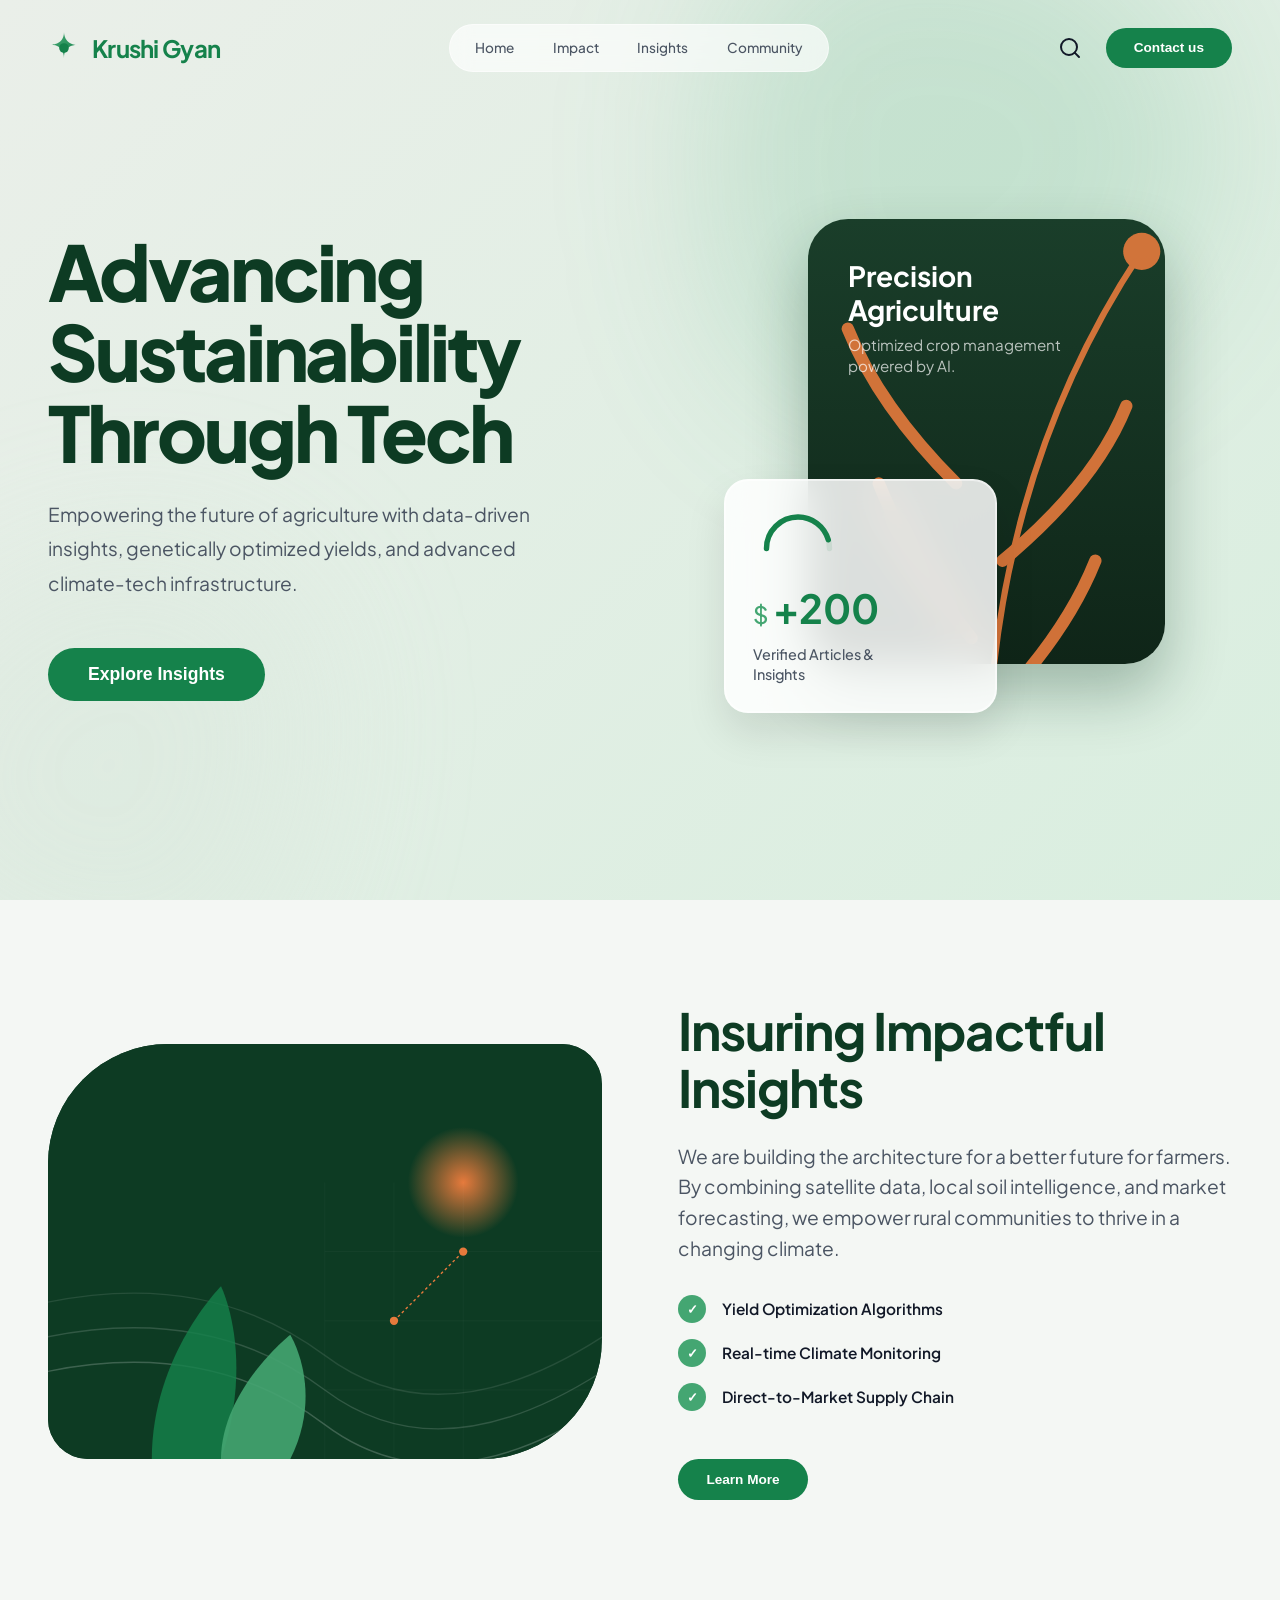
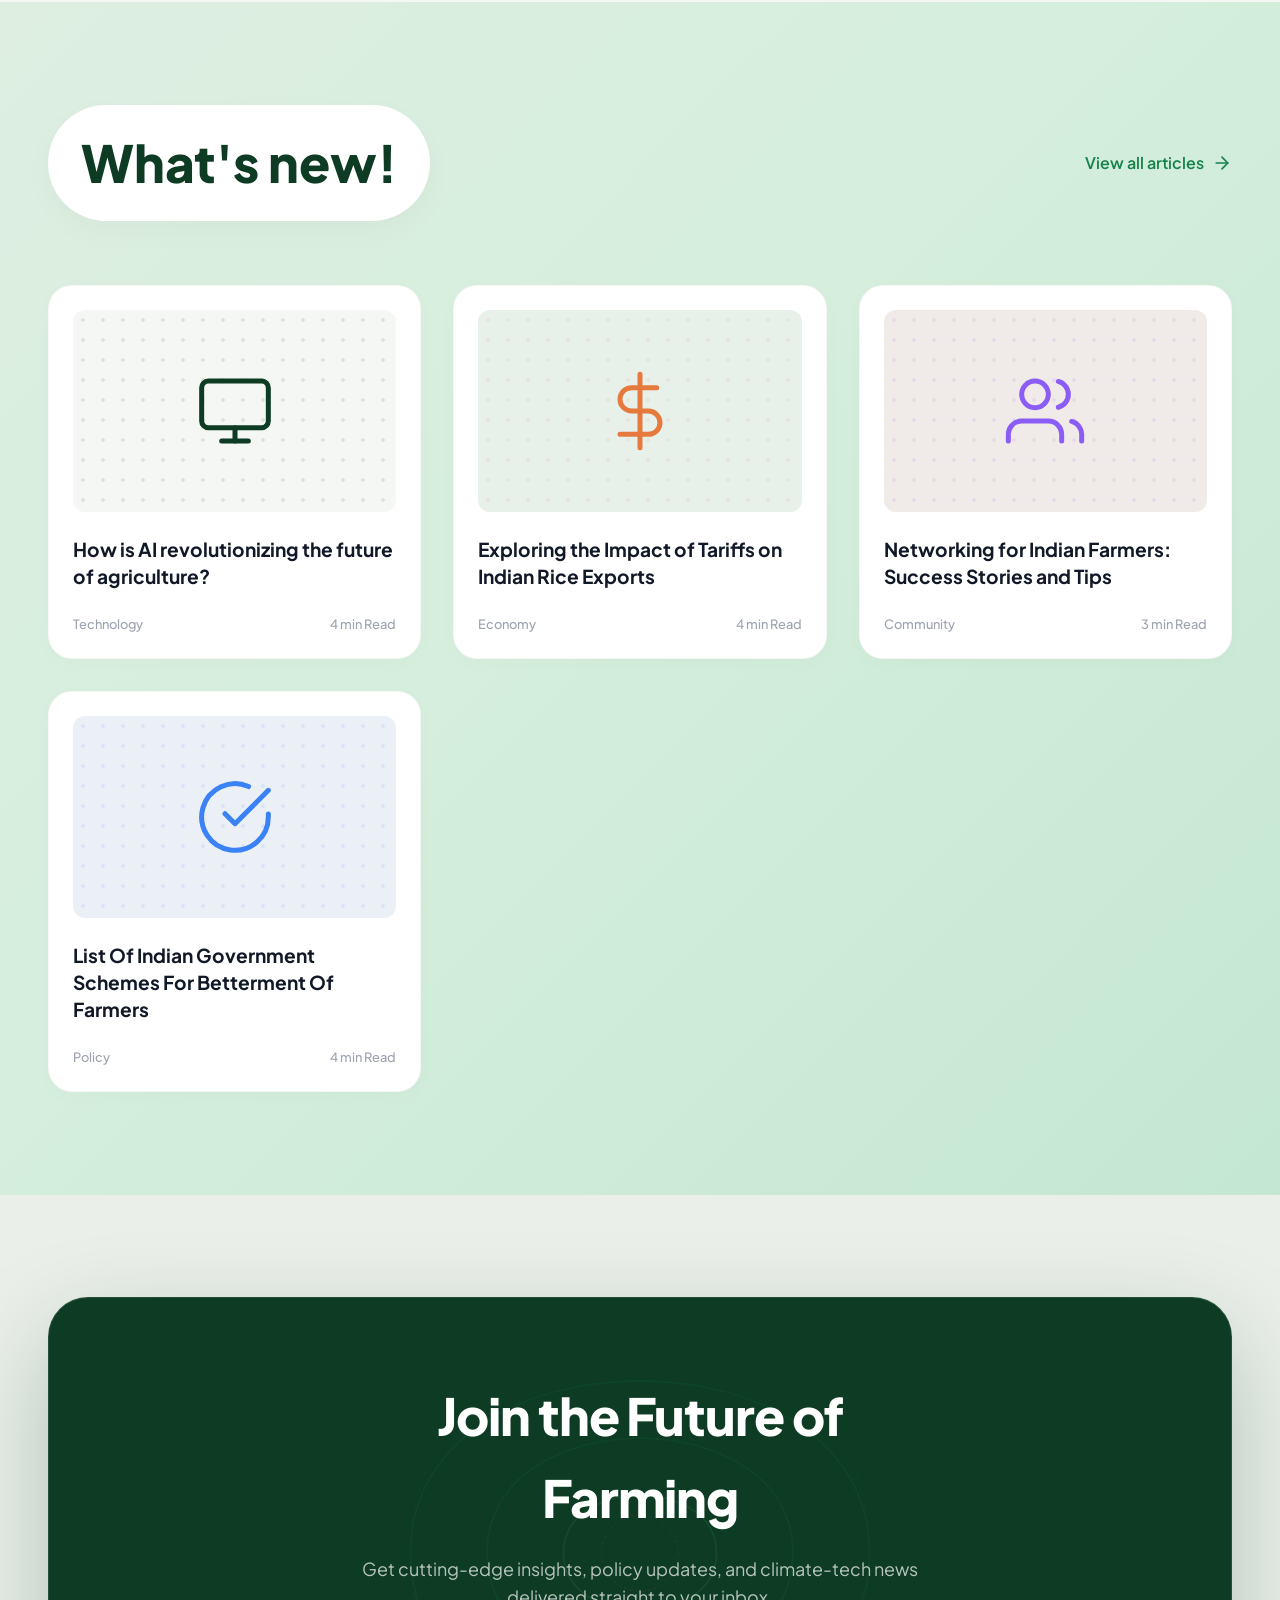
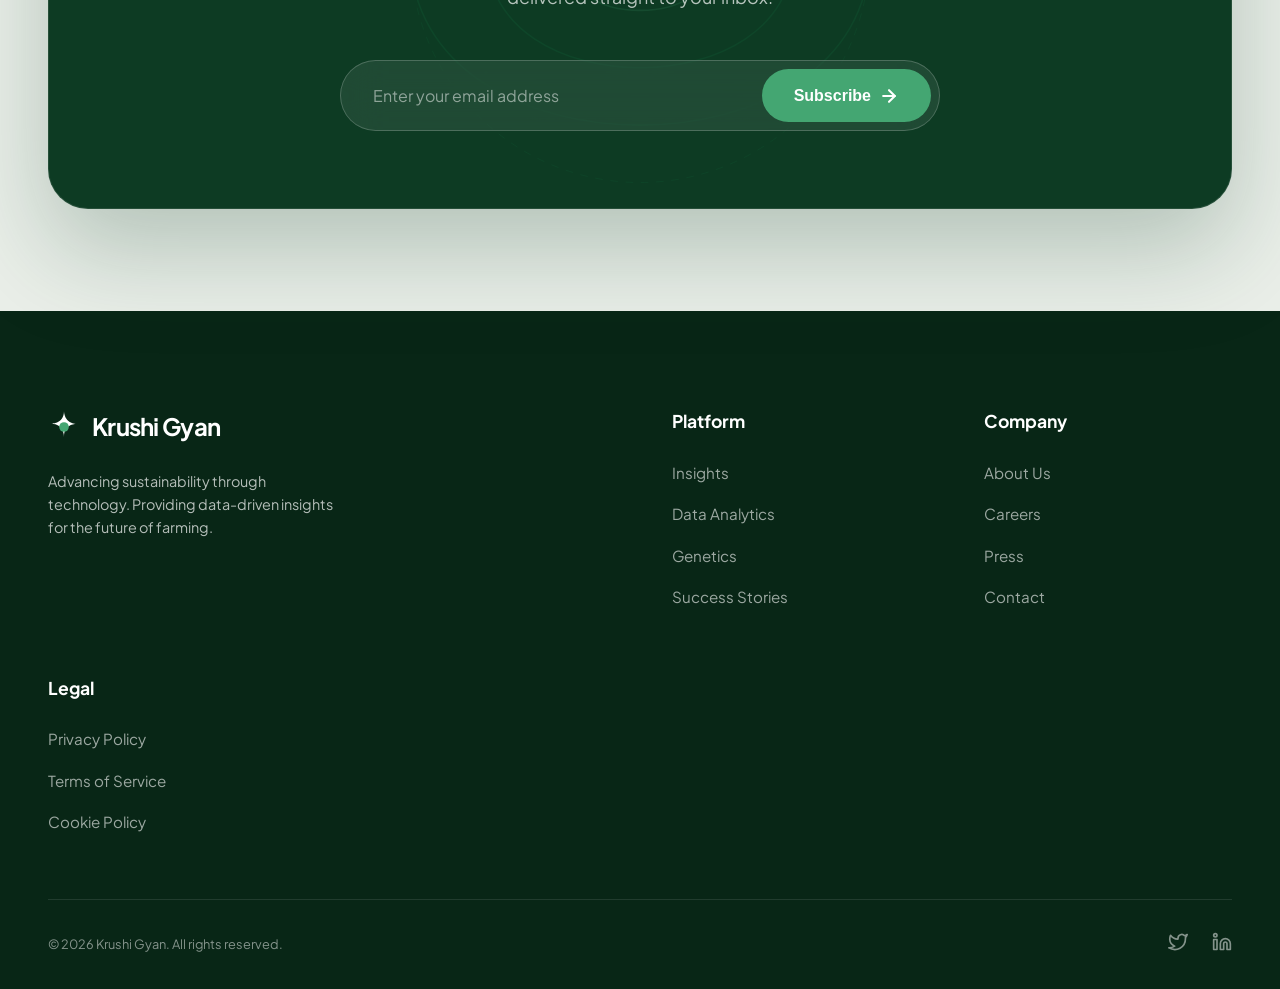
==== index.html @ ac5e84b7 "Add files via upload" ====
<!DOCTYPE html>
<html lang="en">
<head>
    <meta charset="UTF-8">
    <meta name="viewport" content="width=device-width, initial-scale=1.0">
    <title>Krushi Gyan | Advancing Sustainability</title>
    <link rel="preconnect" href="https://fonts.googleapis.com">
    <link rel="preconnect" href="https://fonts.gstatic.com" crossorigin>
    <link href="https://fonts.googleapis.com/css2?family=Plus+Jakarta+Sans:wght@400;500;600;700;800&display=swap" rel="stylesheet">
    <style>
        /* =========================================
           1. DESIGN SYSTEM & VARIABLES
           ========================================= */
        :root {
            --bg-base: #EAEFE9;
            --bg-alt: #F4F7F4;
            --surface-glass: rgba(255, 255, 255, 0.65);
            --surface-glass-hover: rgba(255, 255, 255, 0.85);
            --surface-solid: #FFFFFF;
            
            --brand-green-deep: #0D3B23;
            --brand-green: #15824B;
            --brand-green-light: #44A672;
            --accent-orange: #E67A3C;
            --accent-glow: rgba(21, 130, 75, 0.15);
            
            --text-primary: #111827;
            --text-secondary: #4B5563;
            --text-tertiary: #9CA3AF;

            --border-glass: rgba(255, 255, 255, 0.5);
            
            --font-main: 'Plus Jakarta Sans', sans-serif;
            
            --container-w: 1400px;
            /* Fluid section padding: 4rem on mobile, up to 10rem on desktop */
            --section-padding: clamp(4rem, 8vw, 10rem); 
            
            --radius-sm: clamp(8px, 1.5vw, 12px);
            --radius-md: clamp(16px, 3vw, 24px);
            --radius-lg: clamp(24px, 4vw, 40px);
            --radius-pill: 100px;
            
            --ease-out-expo: cubic-bezier(0.16, 1, 0.3, 1);
            --transition-fast: 0.3s var(--ease-out-expo);
            --transition-slow: 0.8s var(--ease-out-expo);
        }

        /* =========================================
           2. RESET & GLOBAL STYLES
           ========================================= */
        * {
            margin: 0;
            padding: 0;
            box-sizing: border-box;
        }

        body {
            font-family: var(--font-main);
            background-color: var(--bg-base);
            color: var(--text-primary);
            line-height: 1.6;
            overflow-x: hidden;
            -webkit-font-smoothing: antialiased;
            -moz-osx-font-smoothing: grayscale;
            background: linear-gradient(135deg, #EAEFE9 0%, #d5eedd 50%, #b2e0c5 100%);
        }

        ::selection {
            background: var(--brand-green);
            color: white;
        }

        a {
            text-decoration: none;
            color: inherit;
        }

        ul {
            list-style: none;
        }

        /* Fluid container padding */
        .container {
            width: 100%;
            max-width: var(--container-w);
            margin: 0 auto;
            padding: 0 clamp(1rem, 4vw, 3rem);
        }

        .reveal {
            opacity: 0;
            transform: translateY(40px);
            transition: opacity 1s var(--ease-out-expo), transform 1s var(--ease-out-expo);
        }
        
        .reveal.active {
            opacity: 1;
            transform: translateY(0);
        }
        
        .delay-1 { transition-delay: 0.1s; }
        .delay-2 { transition-delay: 0.2s; }
        .delay-3 { transition-delay: 0.3s; }

        /* =========================================
           3. NAVIGATION
           ========================================= */
        header {
            position: fixed;
            top: 0;
            left: 0;
            width: 100%;
            z-index: 100;
            padding: clamp(1rem, 2vw, 1.5rem) 0;
            transition: var(--transition-fast);
        }

        header.scrolled {
            padding: 0.75rem 0;
            background: rgba(234, 239, 233, 0.9);
            backdrop-filter: blur(16px);
            border-bottom: 1px solid rgba(255,255,255,0.3);
        }

        .nav-inner {
            display: flex;
            justify-content: space-between;
            align-items: center;
        }

        .logo {
            display: flex;
            align-items: center;
            gap: 0.75rem;
            font-size: clamp(1.25rem, 2vw, 1.5rem);
            font-weight: 700;
            color: var(--brand-green);
            letter-spacing: -0.03em;
        }

        .logo svg {
            width: clamp(24px, 4vw, 32px);
            height: clamp(24px, 4vw, 32px);
        }

        .nav-links {
            display: flex;
            gap: clamp(1.5rem, 3vw, 3rem);
            align-items: center;
            background: var(--surface-glass);
            padding: 0.75rem clamp(1.5rem, 2vw, 2rem);
            border-radius: var(--radius-pill);
            border: 1px solid var(--border-glass);
            backdrop-filter: blur(10px);
        }

        .nav-links a {
            font-weight: 500;
            font-size: clamp(0.85rem, 1vw, 0.95rem);
            color: var(--text-secondary);
            transition: var(--transition-fast);
        }

        .nav-links a:hover {
            color: var(--brand-green);
        }

        .nav-actions {
            display: flex;
            gap: clamp(0.75rem, 2vw, 1.5rem);
            align-items: center;
        }

        .btn-primary {
            background: var(--brand-green);
            color: white;
            padding: clamp(0.6rem, 1.5vw, 0.8rem) clamp(1.2rem, 2.5vw, 1.75rem);
            border-radius: var(--radius-pill);
            font-weight: 600;
            font-size: clamp(0.85rem, 1vw, 0.95rem);
            transition: var(--transition-fast);
            border: none;
            cursor: pointer;
            position: relative;
            overflow: hidden;
            white-space: nowrap;
        }

        .btn-primary::before {
            content: '';
            position: absolute;
            top: 0;
            left: -100%;
            width: 100%;
            height: 100%;
            background: linear-gradient(90deg, transparent, rgba(255,255,255,0.2), transparent);
            transition: 0.5s ease;
        }

        .btn-primary:hover::before {
            left: 100%;
        }

        .btn-primary:hover {
            background: var(--brand-green-deep);
            box-shadow: 0 8px 24px rgba(21, 130, 75, 0.3);
            transform: translateY(-2px);
        }

        .icon-btn {
            background: none;
            border: none;
            cursor: pointer;
            color: var(--text-primary);
            transition: var(--transition-fast);
            display: flex;
            align-items: center;
            justify-content: center;
        }
        
        .icon-btn:hover {
            color: var(--brand-green);
            transform: scale(1.1);
        }

        /* =========================================
           4. HERO SECTION (FULLY ADAPTIVE)
           ========================================= */
        .hero {
            position: relative;
            min-height: 100vh;
            display: flex;
            align-items: center;
            padding-top: clamp(6rem, 12vw, 8rem);
            padding-bottom: clamp(4rem, 8vw, 6rem);
            overflow: hidden;
        }

        .hero-bg-shapes {
            position: absolute;
            top: 0;
            left: 0;
            width: 100%;
            height: 100%;
            z-index: -1;
            pointer-events: none;
        }

        .shape-blob {
            position: absolute;
            filter: blur(80px);
            opacity: 0.6;
            animation: floatShape 20s infinite alternate cubic-bezier(0.45, 0.05, 0.55, 0.95);
        }

        .blob-1 {
            width: clamp(300px, 40vw, 600px);
            height: clamp(300px, 40vw, 600px);
            background: rgba(68, 166, 114, 0.3);
            top: -10%;
            right: 5%;
            border-radius: 40% 60% 70% 30% / 40% 50% 60% 50%;
        }

        .blob-2 {
            width: clamp(250px, 35vw, 500px);
            height: clamp(250px, 35vw, 500px);
            background: rgba(212, 228, 216, 0.5);
            bottom: -10%;
            left: -10%;
            border-radius: 60% 40% 30% 70% / 60% 30% 70% 40%;
            animation-delay: -5s;
        }

        /* Fluid Grid */
        .hero-grid {
            display: grid;
            grid-template-columns: repeat(auto-fit, minmax(min(100%, 450px), 1fr));
            gap: clamp(3rem, 6vw, 5rem);
            align-items: center;
            width: 100%;
        }

        .hero-content {
            position: relative;
            z-index: 2;
        }

        /* Fluid Typography */
        .hero-title {
            font-size: clamp(2.5rem, 6vw, 5.5rem);
            font-weight: 800;
            line-height: 1.05;
            letter-spacing: -0.04em;
            color: var(--brand-green-deep);
            margin-bottom: clamp(1rem, 2vw, 1.5rem);
        }

        .hero-subtitle {
            font-size: clamp(1rem, 1.5vw, 1.25rem);
            color: var(--text-secondary);
            margin-bottom: clamp(2rem, 4vw, 3rem);
            max-width: 90%;
            line-height: 1.8;
        }

        .hero-visual {
            position: relative;
            width: 100%;
            display: flex;
            justify-content: center;
            align-items: center;
            perspective: 1000px;
        }

        /* ADAPTIVE COMPOSITE CARD GROUP 
          Uses Aspect Ratio and Percentages instead of fixed pixels
        */
        .composite-card-group {
            position: relative;
            width: 100%;
            max-width: 420px;
            aspect-ratio: 0.85; /* Ensures the box keeps its shape as it shrinks */
            animation: floatSlow 8s ease-in-out infinite;
        }

        /* Background Dark Green Card - Scales via Percentages */
        .card-main {
            position: absolute;
            top: 0;
            right: 0;
            width: 85%;
            height: 90%;
            border-radius: var(--radius-lg);
            background: linear-gradient(180deg, #1A3E2A 0%, #0F2518 100%);
            color: white;
            padding: clamp(1.2rem, 4vw, 2.5rem);
            overflow: hidden;
            display: flex;
            flex-direction: column;
            /* CHANGED TO FLEX-START TO PUSH TEXT TO TOP */
            justify-content: flex-start;
            box-shadow: 0 clamp(15px, 3vw, 30px) clamp(30px, 6vw, 60px) rgba(13, 59, 35, 0.3);
            z-index: 1; 
        }

        .wheat-container {
            position: absolute;
            top: -10%;
            right: -15%;
            width: 130%;
            height: 130%;
            opacity: 0.9;
            pointer-events: none;
        }

        .wheat-path {
            stroke-dasharray: 1000;
            stroke-dashoffset: 1000;
            animation: drawStroke 4s cubic-bezier(0.22, 1, 0.36, 1) forwards;
        }

        .card-main h3 {
            font-size: clamp(1.25rem, 3vw, 1.75rem);
            font-weight: 700;
            z-index: 2;
            margin-bottom: 0.5rem;
            line-height: 1.2;
        }
        
        .card-main p {
            color: rgba(255,255,255,0.7);
            font-size: clamp(0.8rem, 1.5vw, 0.95rem);
            z-index: 2;
            max-width: 90%;
            line-height: 1.4;
        }

        /* Foreground Frosted Glass Card - Scales via Percentages */
        .card-stat-1 {
            position: absolute;
            bottom: 0;
            left: -5%; /* Overlaps outside fluidly */
            width: 65%;
            padding: clamp(1rem, 3vw, 1.75rem);
            background: rgba(255, 255, 255, 0.85);
            backdrop-filter: blur(20px);
            -webkit-backdrop-filter: blur(20px);
            border: 1px solid rgba(255, 255, 255, 0.6);
            border-radius: var(--radius-md);
            box-shadow: 0 20px 40px rgba(0,0,0,0.1), 0 0 0 1px inset rgba(255,255,255,0.5);
            z-index: 2; 
        }

        .stat-value {
            font-size: clamp(1.75rem, 4.5vw, 2.5rem);
            font-weight: 700;
            color: var(--brand-green);
            display: flex;
            align-items: baseline;
            gap: 0.25rem;
            margin-top: 0.5rem;
        }
        
        .stat-value span {
            font-size: clamp(1rem, 2.5vw, 1.5rem);
            font-weight: 500;
            color: var(--brand-green-light);
        }

        .stat-label {
            font-size: clamp(0.75rem, 1.5vw, 0.9rem);
            color: var(--text-secondary);
            font-weight: 500;
            margin-top: 0.25rem;
            line-height: 1.4;
        }

        .gauge-svg {
            width: clamp(50px, 15vw, 90px);
            height: auto;
            aspect-ratio: 2/1;
            margin-bottom: 0.5rem;
            overflow: visible;
        }
        
        .gauge-bg {
            fill: none;
            stroke: rgba(21, 130, 75, 0.1);
            stroke-width: 6;
            stroke-linecap: round;
        }

        .gauge-progress {
            fill: none;
            stroke: var(--brand-green);
            stroke-width: 6;
            stroke-linecap: round;
            stroke-dasharray: 120;
            stroke-dashoffset: 120;
            animation: fillGauge 2s 1s cubic-bezier(0.16, 1, 0.3, 1) forwards;
        }

        /* =========================================
           5. IMPACT STATEMENT SECTION
           ========================================= */
        .impact-section {
            padding: var(--section-padding) 0;
            background: var(--bg-alt);
            position: relative;
        }

        .impact-container {
            display: grid;
            grid-template-columns: repeat(auto-fit, minmax(min(100%, 400px), 1fr));
            gap: clamp(3rem, 6vw, 6rem);
            align-items: center;
        }

        .impact-visual {
            position: relative;
            border-radius: clamp(40px, 10vw, 120px) clamp(20px, 5vw, 40px) clamp(40px, 10vw, 120px) clamp(20px, 5vw, 40px);
            overflow: hidden;
            background: var(--brand-green-deep);
            aspect-ratio: 4/3;
            display: flex;
            align-items: center;
            justify-content: center;
            width: 100%;
        }

        .farmer-illustration {
            width: 100%;
            height: 100%;
        }

        .impact-content h2 {
            font-size: clamp(2rem, 4vw, 4rem);
            font-weight: 700;
            line-height: 1.1;
            color: var(--brand-green-deep);
            margin-bottom: clamp(1rem, 2vw, 2rem);
            letter-spacing: -0.02em;
        }

        .impact-content p {
            font-size: clamp(1rem, 1.5vw, 1.25rem); 
            color: var(--text-secondary); 
            margin-bottom: clamp(1.5rem, 3vw, 2rem);
        }

        .impact-list {
            display: flex;
            flex-direction: column;
            gap: clamp(0.75rem, 1.5vw, 1rem);
            margin-bottom: clamp(2rem, 4vw, 3rem);
        }

        .impact-list li {
            display: flex;
            align-items: center;
            gap: 1rem;
            font-weight: 600;
            font-size: clamp(0.9rem, 1.2vw, 1rem);
        }

        .impact-list span {
            background: var(--brand-green-light);
            color: white;
            border-radius: 50%;
            width: clamp(24px, 3vw, 28px);
            height: clamp(24px, 3vw, 28px);
            display: flex;
            align-items: center;
            justify-content: center;
            font-size: 0.8rem;
            flex-shrink: 0;
        }

        /* =========================================
           6. INSIGHTS SECTION
           ========================================= */
        .insights-section {
            padding: var(--section-padding) 0;
            position: relative;
        }

        .section-header {
            display: flex;
            flex-wrap: wrap;
            justify-content: space-between;
            align-items: center;
            gap: 1.5rem;
            margin-bottom: clamp(2rem, 5vw, 4rem);
        }

        .section-title {
            font-size: clamp(2rem, 4vw, 3.5rem);
            font-weight: 800;
            color: var(--brand-green-deep);
            background: var(--surface-solid);
            padding: clamp(0.75rem, 2vw, 1rem) clamp(1.5rem, 3vw, 2rem);
            border-radius: var(--radius-pill);
            display: inline-block;
            box-shadow: 0 10px 30px rgba(0,0,0,0.03);
            border: 1px solid var(--border-glass);
        }

        .grid-cards {
            display: grid;
            grid-template-columns: repeat(auto-fit, minmax(min(100%, 280px), 1fr));
            gap: clamp(1.5rem, 3vw, 2rem);
        }

        .article-card {
            background: var(--surface-solid);
            border-radius: var(--radius-md);
            padding: clamp(1.25rem, 2vw, 1.5rem);
            box-shadow: 0 4px 20px rgba(0,0,0,0.02);
            transition: var(--transition-fast);
            border: 1px solid rgba(0,0,0,0.03);
            cursor: pointer;
            display: flex;
            flex-direction: column;
            gap: clamp(1rem, 2vw, 1.5rem);
        }

        .article-card:hover {
            transform: translateY(-10px);
            box-shadow: 0 20px 40px rgba(21, 130, 75, 0.08);
            border-color: rgba(21, 130, 75, 0.2);
        }

        .card-svg-wrap {
            width: 100%;
            aspect-ratio: 16/10;
            border-radius: var(--radius-sm);
            background: var(--bg-alt);
            overflow: hidden;
            position: relative;
            display: flex;
            align-items: center;
            justify-content: center;
        }

        .pattern-bg {
            position: absolute;
            inset: 0;
            opacity: 0.1;
            background-image: radial-gradient(var(--brand-green-deep) 2px, transparent 2px);
            background-size: 20px 20px;
            transition: var(--transition-slow);
        }

        .article-card:hover .pattern-bg {
            transform: scale(1.1);
            opacity: 0.2;
        }

        .card-title {
            font-size: clamp(1.1rem, 1.5vw, 1.25rem);
            font-weight: 700;
            color: var(--text-primary);
            line-height: 1.4;
        }

        .card-meta {
            margin-top: auto;
            display: flex;
            justify-content: space-between;
            align-items: center;
            font-size: clamp(0.8rem, 1vw, 0.875rem);
            color: var(--text-tertiary);
            font-weight: 500;
        }

        /* =========================================
           7. CTA SECTION
           ========================================= */
        .cta-section {
            padding: var(--section-padding) 0;
            position: relative;
            background: var(--bg-base);
        }

        .premium-cta-box {
            position: relative;
            border-radius: var(--radius-lg);
            background: var(--brand-green-deep);
            padding: clamp(3rem, 6vw, 6rem) clamp(1.5rem, 4vw, 3rem);
            overflow: hidden;
            display: flex;
            flex-direction: column;
            align-items: center;
            text-align: center;
            box-shadow: 0 40px 100px rgba(13, 59, 35, 0.25);
            border: 1px solid rgba(255, 255, 255, 0.1);
        }

        .cta-bg-svg {
            position: absolute;
            top: 50%;
            left: 50%;
            width: 150%;
            height: 150%;
            transform: translate(-50%, -50%);
            z-index: 0;
            opacity: 0.15;
            animation: slowSpin 60s linear infinite;
            pointer-events: none;
        }

        .cta-content-wrapper {
            position: relative;
            z-index: 2;
            max-width: 600px;
            width: 100%;
        }

        .cta-title {
            font-size: clamp(2rem, 4vw, 3.5rem);
            font-weight: 800;
            color: #FFFFFF;
            margin-bottom: 1rem;
            letter-spacing: -0.02em;
        }

        .cta-desc {
            font-size: clamp(0.95rem, 1.5vw, 1.125rem);
            color: rgba(255, 255, 255, 0.7);
            margin-bottom: clamp(2rem, 4vw, 3rem);
        }

        .elegant-form {
            position: relative;
            width: 100%;
            display: flex;
            flex-wrap: wrap;
            background: rgba(255, 255, 255, 0.08);
            border: 1px solid rgba(255, 255, 255, 0.2);
            border-radius: var(--radius-pill);
            padding: 0.5rem;
            backdrop-filter: blur(20px);
            -webkit-backdrop-filter: blur(20px);
            transition: all 0.4s var(--ease-out-expo);
        }

        .elegant-form:focus-within {
            background: rgba(255, 255, 255, 0.12);
            border-color: var(--brand-green-light);
            box-shadow: 0 0 0 4px rgba(68, 166, 114, 0.2);
        }

        .elegant-form input {
            flex: 1;
            min-width: 200px;
            background: transparent;
            border: none;
            padding: clamp(0.8rem, 2vw, 1rem) clamp(1rem, 2vw, 1.5rem);
            color: #FFFFFF;
            font-family: var(--font-main);
            font-size: clamp(0.9rem, 1.5vw, 1rem);
            outline: none;
        }

        .elegant-form input::placeholder {
            color: rgba(255, 255, 255, 0.5);
        }

        .elegant-form button {
            background: var(--brand-green-light);
            border: none;
            border-radius: var(--radius-pill);
            padding: 0 clamp(1.5rem, 3vw, 2rem);
            color: #FFFFFF;
            font-weight: 600;
            font-size: clamp(0.9rem, 1.5vw, 1rem);
            cursor: pointer;
            transition: all 0.3s ease;
            display: flex;
            align-items: center;
            justify-content: center;
            gap: 0.5rem;
        }

        .elegant-form button:hover {
            background: #FFFFFF;
            color: var(--brand-green-deep);
            transform: scale(0.98);
        }

        .elegant-form button svg {
            transition: transform 0.3s ease;
        }

        .elegant-form button:hover svg {
            transform: translateX(4px);
        }

        /* =========================================
           8. FOOTER
           ========================================= */
        footer {
            background: #082616;
            color: white;
            padding: clamp(4rem, 8vw, 6rem) 0 2rem;
        }

        .footer-grid {
            display: grid;
            grid-template-columns: repeat(auto-fit, minmax(min(100%, 200px), 1fr));
            gap: clamp(2rem, 5vw, 4rem);
            margin-bottom: clamp(2rem, 5vw, 4rem);
        }

        .footer-brand {
            grid-column: 1 / -1;
        }
        
        @media (min-width: 768px) {
            .footer-brand {
                grid-column: span 2;
            }
        }

        .footer-brand p {
            color: rgba(255,255,255,0.7);
            margin-top: 1.5rem;
            max-width: 300px;
            font-size: clamp(0.85rem, 1.2vw, 0.9rem);
        }

        .footer-links h4 {
            font-size: clamp(1rem, 1.5vw, 1.1rem);
            margin-bottom: 1.5rem;
        }

        .footer-links ul {
            display: flex;
            flex-direction: column;
            gap: 1rem;
        }

        .footer-links a {
            color: rgba(255,255,255,0.6);
            transition: var(--transition-fast);
            font-size: clamp(0.85rem, 1.2vw, 0.95rem);
        }

        .footer-links a:hover {
            color: white;
            padding-left: 4px;
        }

        .footer-bottom {
            border-top: 1px solid rgba(255,255,255,0.1);
            padding-top: 2rem;
            display: flex;
            flex-wrap: wrap;
            gap: 1rem;
            justify-content: space-between;
            align-items: center;
            color: rgba(255,255,255,0.5);
            font-size: clamp(0.75rem, 1vw, 0.875rem);
        }

        /* =========================================
           9. KEYFRAME ANIMATIONS
           ========================================= */
        @keyframes floatSlow {
            0%, 100% { transform: translateY(0); }
            50% { transform: translateY(-15px); }
        }

        @keyframes floatShape {
            0% { transform: translate(0, 0) scale(1); }
            100% { transform: translate(50px, 50px) scale(1.1); }
        }

        @keyframes drawStroke {
            to { stroke-dashoffset: 0; }
        }

        @keyframes fillGauge {
            to { stroke-dashoffset: 20; }
        }
        
        @keyframes pulseGlow {
            0%, 100% { filter: drop-shadow(0 0 10px rgba(230, 122, 60, 0.4)); opacity: 0.8; }
            50% { filter: drop-shadow(0 0 20px rgba(230, 122, 60, 1)); opacity: 1; }
        }

        @keyframes slowSpin {
            from { transform: translate(-50%, -50%) rotate(0deg); }
            to { transform: translate(-50%, -50%) rotate(360deg); }
        }

        /* =========================================
           10. MOBILE NAV OVERRIDES
           ========================================= */
        @media (max-width: 860px) {
            .nav-links { display: none; } /* Hide center nav on small screens */
            .hero { text-align: center; }
            .hero-subtitle { margin: 0 auto clamp(2rem, 4vw, 3rem) auto; }
            .impact-container { text-align: center; }
            .impact-list { align-items: center; }
            
            .elegant-form {
                flex-direction: column;
                border-radius: var(--radius-md);
                background: rgba(255, 255, 255, 0.05);
                border: none;
                padding: 0;
                gap: 1rem;
            }
            .elegant-form input {
                border-radius: var(--radius-md);
                background: rgba(255, 255, 255, 0.1);
                border: 1px solid rgba(255, 255, 255, 0.2);
            }
            .elegant-form button {
                width: 100%;
                padding: 1rem;
                border-radius: var(--radius-md);
            }
            .footer-bottom { justify-content: center; text-align: center; }
        }
    </style>
</head>
<body>

    <header id="header">
        <div class="container nav-inner">
            <a href="#" class="logo">
                <svg viewBox="0 0 40 40" fill="none" xmlns="http://www.w3.org/2000/svg">
                    <path d="M20 0C20 0 20 16 36 16C36 16 20 16 20 32C20 32 20 16 4 16C4 16 20 16 20 0Z" fill="url(#paint0_linear)"/>
                    <circle cx="20" cy="20" r="6" fill="#15824B"/>
                    <defs>
                        <linearGradient id="paint0_linear" x1="4" y1="4" x2="36" y2="36" gradientUnits="userSpaceOnUse">
                            <stop stop-color="#44A672"/>
                            <stop offset="1" stop-color="#15824B"/>
                        </linearGradient>
                    </defs>
                </svg>
                Krushi Gyan
            </a>

            <nav class="nav-links">
                <a href="#home">Home</a>
                <a href="/blog" onclick="window.location.href='/blog'; return false;">Impact</a>
                <a href="#insights">Insights</a>
                <a href="#community">Community</a>
            </nav>

            <div class="nav-actions">
                <button class="icon-btn" aria-label="Search">
                    <svg width="24" height="24" viewBox="0 0 24 24" fill="none" stroke="currentColor" stroke-width="2" stroke-linecap="round" stroke-linejoin="round"><circle cx="11" cy="11" r="8"></circle><line x1="21" y1="21" x2="16.65" y2="16.65"></line></svg>
                </button>
                <button class="btn-primary">Contact us</button>
            </div>
        </div>
    </header>

    <section class="hero" id="home">
        <div class="hero-bg-shapes">
            <div class="shape-blob blob-1"></div>
            <div class="shape-blob blob-2"></div>
        </div>
        
        <div class="container hero-grid">
            <div class="hero-content reveal">
                <h1 class="hero-title">
                    Advancing <br>
                    <span class="text-gradient">Sustainability</span><br>
                    Through Tech
                </h1>
                <p class="hero-subtitle delay-1 reveal">
                    Empowering the future of agriculture with data-driven insights, genetically optimized yields, and advanced climate-tech infrastructure.
                </p>
                <div class="reveal delay-2">
                    <button class="btn-primary" style="padding: 1rem 2.5rem; font-size: 1.1rem;">Explore Insights</button>
                </div>
            </div>

            <div class="hero-visual reveal delay-3">
                <div class="composite-card-group">
                    
                    <div class="card-main">
                        <div class="wheat-container">
                            <svg viewBox="0 0 300 400" fill="none" xmlns="http://www.w3.org/2000/svg" preserveAspectRatio="xMidYMid meet">
                                <path class="wheat-path" d="M150 400 Q150 200 250 50" stroke="#E67A3C" stroke-width="4" stroke-linecap="round"/>
                                <path class="wheat-path" d="M150 350 Q200 300 220 250" stroke="#E67A3C" stroke-width="8" stroke-linecap="round" style="animation-delay: 0.5s;"/>
                                <path class="wheat-path" d="M140 300 Q100 250 80 200" stroke="#E67A3C" stroke-width="8" stroke-linecap="round" style="animation-delay: 0.7s;"/>
                                <path class="wheat-path" d="M160 250 Q220 200 240 150" stroke="#E67A3C" stroke-width="8" stroke-linecap="round" style="animation-delay: 0.9s;"/>
                                <path class="wheat-path" d="M130 200 Q80 150 60 100" stroke="#E67A3C" stroke-width="8" stroke-linecap="round" style="animation-delay: 1.1s;"/>
                                <circle cx="250" cy="50" r="12" fill="#E67A3C" style="animation: pulseGlow 3s infinite;"/>
                            </svg>
                        </div>
                        
                        <h3>Precision<br>Agriculture</h3>
                        <p>Optimized crop management powered by AI.</p>
                    </div>

                    <div class="card-stat-1">
                        <svg class="gauge-svg" viewBox="0 0 100 50" preserveAspectRatio="xMidYMid meet">
                            <path class="gauge-bg" d="M 15 45 A 35 35 0 0 1 85 45" />
                            <path class="gauge-progress" d="M 15 45 A 35 35 0 0 1 85 45" />
                        </svg>
                        <div class="stat-value">
                            <span>$</span> +200
                        </div>
                        <div class="stat-label">Verified Articles &<br>Insights</div>
                    </div>
                    
                </div>
            </div>
        </div>
    </section>

    <section class="impact-section" id="impact">
        <div class="container impact-container">
            <div class="impact-visual reveal">
                <svg class="farmer-illustration" viewBox="0 0 800 600" fill="none" xmlns="http://www.w3.org/2000/svg" preserveAspectRatio="xMidYMid slice">
                    <rect width="800" height="600" fill="#0D3B23"/>
                    <circle cx="600" cy="200" r="80" fill="url(#sun_grad)" style="animation: pulseGlow 4s infinite alternate;"/>
                    <path class="wheat-path" d="M-100 400 Q 200 300 400 450 T 900 350" stroke="rgba(255,255,255,0.1)" stroke-width="2" fill="none"/>
                    <path class="wheat-path" d="M-100 450 Q 200 350 400 500 T 900 400" stroke="rgba(255,255,255,0.15)" stroke-width="2" fill="none" style="animation-delay: 0.5s"/>
                    <path class="wheat-path" d="M-100 500 Q 200 400 400 550 T 900 450" stroke="rgba(255,255,255,0.2)" stroke-width="2" fill="none" style="animation-delay: 1s"/>
                    <path d="M 150 600 C 150 450 250 350 250 350 C 250 350 300 450 250 600 Z" fill="#15824B" opacity="0.8"/>
                    <path d="M 250 600 C 250 500 350 420 350 420 C 350 420 400 500 350 600 Z" fill="#44A672" opacity="0.9"/>
                    <path d="M 400 200 L 400 600 M 500 200 L 500 600 M 600 200 L 600 600" stroke="rgba(255,255,255,0.05)" stroke-width="1"/>
                    <path d="M 400 300 L 800 300 M 400 400 L 800 400 M 400 500 L 800 500" stroke="rgba(255,255,255,0.05)" stroke-width="1"/>
                    <circle cx="500" cy="400" r="6" fill="#E67A3C"/>
                    <circle cx="600" cy="300" r="6" fill="#E67A3C"/>
                    <line x1="500" y1="400" x2="600" y2="300" stroke="#E67A3C" stroke-width="2" stroke-dasharray="4"/>
                    <defs>
                        <radialGradient id="sun_grad" cx="0.5" cy="0.5" r="0.5" fx="0.5" fy="0.5">
                            <stop offset="0%" stop-color="#E67A3C" stop-opacity="1"/>
                            <stop offset="100%" stop-color="#E67A3C" stop-opacity="0"/>
                        </radialGradient>
                    </defs>
                </svg>
            </div>
            <div class="impact-content reveal delay-1">
                <h2>Insuring Impactful Insights</h2>
                <p>
                    We are building the architecture for a better future for farmers. By combining satellite data, local soil intelligence, and market forecasting, we empower rural communities to thrive in a changing climate.
                </p>
                <ul class="impact-list">
                    <li><span>✓</span> Yield Optimization Algorithms</li>
                    <li><span>✓</span> Real-time Climate Monitoring</li>
                    <li><span>✓</span> Direct-to-Market Supply Chain</li>
                </ul>
                <button class="btn-primary">Learn More</button>
            </div>
        </div>
    </section>

    <section class="insights-section" id="insights">
        <div class="container">
            <div class="section-header reveal">
                <h2 class="section-title">What's new!</h2>
                <a href="#" style="font-weight: 600; color: var(--brand-green); display: flex; align-items: center; gap: 0.5rem; font-size: clamp(0.9rem, 1.5vw, 1rem);">
                    View all articles
                    <svg width="20" height="20" viewBox="0 0 24 24" fill="none" stroke="currentColor" stroke-width="2" stroke-linecap="round" stroke-linejoin="round"><line x1="5" y1="12" x2="19" y2="12"></line><polyline points="12 5 19 12 12 19"></polyline></svg>
                </a>
            </div>

            <div class="grid-cards">
                <article class="article-card reveal delay-1">
                    <div class="card-svg-wrap">
                        <div class="pattern-bg"></div>
                        <svg width="80" height="80" viewBox="0 0 24 24" fill="none" stroke="var(--brand-green-deep)" stroke-width="1.5" stroke-linecap="round" stroke-linejoin="round">
                            <rect x="2" y="3" width="20" height="14" rx="2" ry="2"></rect><line x1="8" y1="21" x2="16" y2="21"></line><line x1="12" y1="17" x2="12" y2="21"></line>
                        </svg>
                    </div>
                    <h3 class="card-title">How is AI revolutionizing the future of agriculture?</h3>
                    <div class="card-meta">
                        <span>Technology</span>
                        <span>4 min Read</span>
                    </div>
                </article>

                <article class="article-card reveal delay-2">
                    <div class="card-svg-wrap" style="background: #E8F0EA;">
                        <div class="pattern-bg" style="background-image: radial-gradient(var(--accent-orange) 2px, transparent 2px);"></div>
                        <svg width="80" height="80" viewBox="0 0 24 24" fill="none" stroke="var(--accent-orange)" stroke-width="1.5" stroke-linecap="round" stroke-linejoin="round">
                            <line x1="12" y1="1" x2="12" y2="23"></line><path d="M17 5H9.5a3.5 3.5 0 0 0 0 7h5a3.5 3.5 0 0 1 0 7H6"></path>
                        </svg>
                    </div>
                    <h3 class="card-title">Exploring the Impact of Tariffs on Indian Rice Exports</h3>
                    <div class="card-meta">
                        <span>Economy</span>
                        <span>4 min Read</span>
                    </div>
                </article>

                <article class="article-card reveal delay-3">
                    <div class="card-svg-wrap" style="background: #F0EAE8;">
                        <div class="pattern-bg" style="background-image: radial-gradient(#8B5CF6 2px, transparent 2px);"></div>
                        <svg width="80" height="80" viewBox="0 0 24 24" fill="none" stroke="#8B5CF6" stroke-width="1.5" stroke-linecap="round" stroke-linejoin="round">
                            <path d="M17 21v-2a4 4 0 0 0-4-4H5a4 4 0 0 0-4 4v2"></path><circle cx="9" cy="7" r="4"></circle><path d="M23 21v-2a4 4 0 0 0-3-3.87"></path><path d="M16 3.13a4 4 0 0 1 0 7.75"></path>
                        </svg>
                    </div>
                    <h3 class="card-title">Networking for Indian Farmers: Success Stories and Tips</h3>
                    <div class="card-meta">
                        <span>Community</span>
                        <span>3 min Read</span>
                    </div>
                </article>

                <article class="article-card reveal delay-1">
                    <div class="card-svg-wrap" style="background: #EAF0F6;">
                        <div class="pattern-bg" style="background-image: radial-gradient(#3B82F6 2px, transparent 2px);"></div>
                        <svg width="80" height="80" viewBox="0 0 24 24" fill="none" stroke="#3B82F6" stroke-width="1.5" stroke-linecap="round" stroke-linejoin="round">
                            <path d="M22 11.08V12a10 10 0 1 1-5.93-9.14"></path><polyline points="22 4 12 14.01 9 11.01"></polyline>
                        </svg>
                    </div>
                    <h3 class="card-title">List Of Indian Government Schemes For Betterment Of Farmers</h3>
                    <div class="card-meta">
                        <span>Policy</span>
                        <span>4 min Read</span>
                    </div>
                </article>
            </div>
        </div>
    </section>

    <section class="cta-section">
        <div class="container">
            <div class="premium-cta-box reveal">
                <svg class="cta-bg-svg" viewBox="0 0 1000 1000" fill="none" xmlns="http://www.w3.org/2000/svg">
                    <path d="M200 500 C 200 200, 800 200, 800 500 C 800 800, 200 800, 200 500 Z" stroke="#15824B" stroke-width="2"/>
                    <path d="M300 500 C 300 300, 700 300, 700 500 C 700 700, 300 700, 300 500 Z" stroke="#15824B" stroke-width="2"/>
                    <path d="M400 500 C 400 400, 600 400, 600 500 C 600 600, 400 600, 400 500 Z" stroke="#44A672" stroke-width="2"/>
                    <circle cx="500" cy="500" r="50" stroke="#E67A3C" stroke-width="1" stroke-dasharray="4 4"/>
                    <circle cx="500" cy="500" r="300" stroke="#15824B" stroke-width="1" stroke-dasharray="10 10"/>
                </svg>

                <div class="cta-content-wrapper">
                    <h2 class="cta-title">Join the Future of Farming</h2>
                    <p class="cta-desc">Get cutting-edge insights, policy updates, and climate-tech news delivered straight to your inbox.</p>
                    
                    <form class="elegant-form" onsubmit="event.preventDefault();">
                        <input type="email" placeholder="Enter your email address" required>
                        <button type="submit">
                            Subscribe
                            <svg width="20" height="20" viewBox="0 0 24 24" fill="none" stroke="currentColor" stroke-width="2.5" stroke-linecap="round" stroke-linejoin="round">
                                <line x1="5" y1="12" x2="19" y2="12"></line>
                                <polyline points="12 5 19 12 12 19"></polyline>
                            </svg>
                        </button>
                    </form>
                </div>
            </div>
        </div>
    </section>

    <footer>
        <div class="container">
            <div class="footer-grid">
                <div class="footer-brand">
                    <div class="logo" style="color: white;">
                        <svg viewBox="0 0 40 40" fill="none" xmlns="http://www.w3.org/2000/svg">
                            <path d="M20 0C20 0 20 16 36 16C36 16 20 16 20 32C20 32 20 16 4 16C4 16 20 16 20 0Z" fill="currentColor"/>
                            <circle cx="20" cy="20" r="6" fill="#44A672"/>
                        </svg>
                        Krushi Gyan
                    </div>
                    <p>Advancing sustainability through technology. Providing data-driven insights for the future of farming.</p>
                </div>
                <div class="footer-links">
                    <h4>Platform</h4>
                    <ul>
                        <li><a href="#">Insights</a></li>
                        <li><a href="#">Data Analytics</a></li>
                        <li><a href="#">Genetics</a></li>
                        <li><a href="#">Success Stories</a></li>
                    </ul>
                </div>
                <div class="footer-links">
                    <h4>Company</h4>
                    <ul>
                        <li><a href="#">About Us</a></li>
                        <li><a href="#">Careers</a></li>
                        <li><a href="#">Press</a></li>
                        <li><a href="#">Contact</a></li>
                    </ul>
                </div>
                <div class="footer-links">
                    <h4>Legal</h4>
                    <ul>
                        <li><a href="#">Privacy Policy</a></li>
                        <li><a href="#">Terms of Service</a></li>
                        <li><a href="#">Cookie Policy</a></li>
                    </ul>
                </div>
            </div>
            <div class="footer-bottom">
                <span>&copy; 2026 Krushi Gyan. All rights reserved.</span>
                <div style="display: flex; gap: 1.5rem;">
                    <a href="#" aria-label="Twitter"><svg width="20" height="20" viewBox="0 0 24 24" fill="none" stroke="currentColor" stroke-width="2" stroke-linecap="round" stroke-linejoin="round"><path d="M23 3a10.9 10.9 0 0 1-3.14 1.53 4.48 4.48 0 0 0-7.86 3v1A10.66 10.66 0 0 1 3 4s-4 9 5 13a11.64 11.64 0 0 1-7 2c9 5 20 0 20-11.5a4.5 4.5 0 0 0-.08-.83A7.72 7.72 0 0 0 23 3z"></path></svg></a>
                    <a href="#" aria-label="LinkedIn"><svg width="20" height="20" viewBox="0 0 24 24" fill="none" stroke="currentColor" stroke-width="2" stroke-linecap="round" stroke-linejoin="round"><path d="M16 8a6 6 0 0 1 6 6v7h-4v-7a2 2 0 0 0-2-2 2 2 0 0 0-2 2v7h-4v-7a6 6 0 0 1 6-6z"></path><rect x="2" y="9" width="4" height="12"></rect><circle cx="4" cy="4" r="2"></circle></svg></a>
                </div>
            </div>
        </div>
    </footer>

    <script>
        document.addEventListener('DOMContentLoaded', () => {
            const header = document.getElementById('header');
            window.addEventListener('scroll', () => {
                if (window.scrollY > 50) {
                    header.classList.add('scrolled');
                } else {
                    header.classList.remove('scrolled');
                }
            });

            const observerOptions = {
                root: null,
                rootMargin: '0px',
                threshold: 0.15
            };

            const observer = new IntersectionObserver((entries, observer) => {
                entries.forEach(entry => {
                    if (entry.isIntersecting) {
                        entry.target.classList.add('active');
                        
                        const svgs = entry.target.querySelectorAll('svg path, svg .bar');
                        if (svgs.length > 0) {
                            svgs.forEach(svg => {
                                svg.style.animationPlayState = 'running';
                            });
                        }
                        
                        observer.unobserve(entry.target);
                    }
                });
            }, observerOptions);

            document.querySelectorAll('.reveal').forEach(el => {
                observer.observe(el);
                
                const svgs = el.querySelectorAll('svg path:not(.cta-bg-svg path), svg .bar');
                svgs.forEach(svg => {
                    svg.style.animationPlayState = 'paused';
                });
            });
        });
    </script>
</body>
</html>
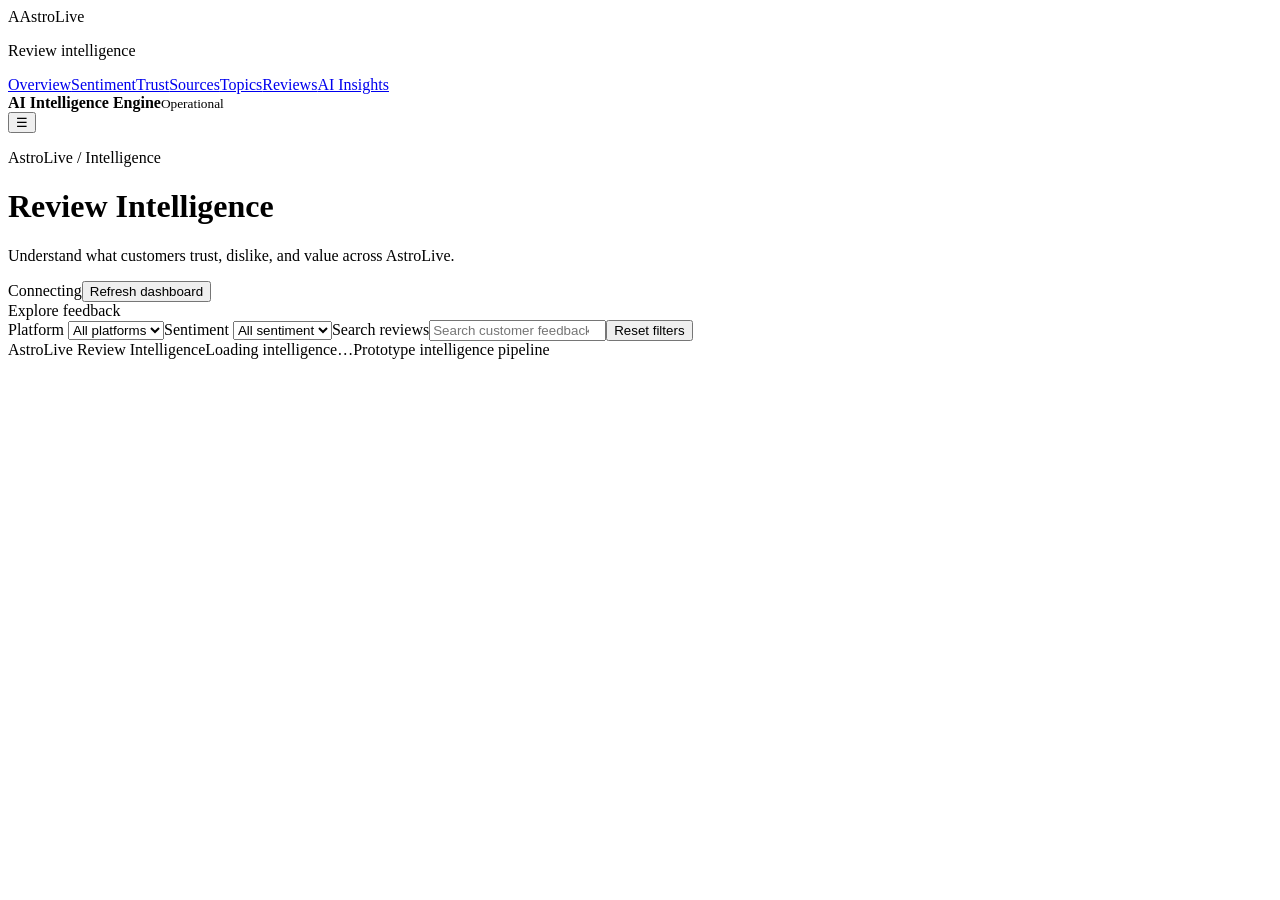
==== commit b936e6c8: "Add files via upload" ====
--- a/index.html
+++ b/index.html
@@ -1,1195 +1,37 @@
-<!DOCTYPE html>
-<html lang="en">
-<head>
-    <meta charset="UTF-8">
-    <meta name="viewport" content="width=device-width, initial-scale=1.0">
-    <title>Krushi Gyan | Advancing Sustainability</title>
-    <link rel="preconnect" href="https://fonts.googleapis.com">
-    <link rel="preconnect" href="https://fonts.gstatic.com" crossorigin>
-    <link href="https://fonts.googleapis.com/css2?family=Plus+Jakarta+Sans:wght@400;500;600;700;800&display=swap" rel="stylesheet">
-    <style>
-        /* =========================================
-           1. DESIGN SYSTEM & VARIABLES
-           ========================================= */
-        :root {
-            --bg-base: #EAEFE9;
-            --bg-alt: #F4F7F4;
-            --surface-glass: rgba(255, 255, 255, 0.65);
-            --surface-glass-hover: rgba(255, 255, 255, 0.85);
-            --surface-solid: #FFFFFF;
-            
-            --brand-green-deep: #0D3B23;
-            --brand-green: #15824B;
-            --brand-green-light: #44A672;
-            --accent-orange: #E67A3C;
-            --accent-glow: rgba(21, 130, 75, 0.15);
-            
-            --text-primary: #111827;
-            --text-secondary: #4B5563;
-            --text-tertiary: #9CA3AF;
-
-            --border-glass: rgba(255, 255, 255, 0.5);
-            
-            --font-main: 'Plus Jakarta Sans', sans-serif;
-            
-            --container-w: 1400px;
-            /* Fluid section padding: 4rem on mobile, up to 10rem on desktop */
-            --section-padding: clamp(4rem, 8vw, 10rem); 
-            
-            --radius-sm: clamp(8px, 1.5vw, 12px);
-            --radius-md: clamp(16px, 3vw, 24px);
-            --radius-lg: clamp(24px, 4vw, 40px);
-            --radius-pill: 100px;
-            
-            --ease-out-expo: cubic-bezier(0.16, 1, 0.3, 1);
-            --transition-fast: 0.3s var(--ease-out-expo);
-            --transition-slow: 0.8s var(--ease-out-expo);
-        }
-
-        /* =========================================
-           2. RESET & GLOBAL STYLES
-           ========================================= */
-        * {
-            margin: 0;
-            padding: 0;
-            box-sizing: border-box;
-        }
-
-        body {
-            font-family: var(--font-main);
-            background-color: var(--bg-base);
-            color: var(--text-primary);
-            line-height: 1.6;
-            overflow-x: hidden;
-            -webkit-font-smoothing: antialiased;
-            -moz-osx-font-smoothing: grayscale;
-            background: linear-gradient(135deg, #EAEFE9 0%, #d5eedd 50%, #b2e0c5 100%);
-        }
-
-        ::selection {
-            background: var(--brand-green);
-            color: white;
-        }
-
-        a {
-            text-decoration: none;
-            color: inherit;
-        }
-
-        ul {
-            list-style: none;
-        }
-
-        /* Fluid container padding */
-        .container {
-            width: 100%;
-            max-width: var(--container-w);
-            margin: 0 auto;
-            padding: 0 clamp(1rem, 4vw, 3rem);
-        }
-
-        .reveal {
-            opacity: 0;
-            transform: translateY(40px);
-            transition: opacity 1s var(--ease-out-expo), transform 1s var(--ease-out-expo);
-        }
-        
-        .reveal.active {
-            opacity: 1;
-            transform: translateY(0);
-        }
-        
-        .delay-1 { transition-delay: 0.1s; }
-        .delay-2 { transition-delay: 0.2s; }
-        .delay-3 { transition-delay: 0.3s; }
-
-        /* =========================================
-           3. NAVIGATION
-           ========================================= */
-        header {
-            position: fixed;
-            top: 0;
-            left: 0;
-            width: 100%;
-            z-index: 100;
-            padding: clamp(1rem, 2vw, 1.5rem) 0;
-            transition: var(--transition-fast);
-        }
-
-        header.scrolled {
-            padding: 0.75rem 0;
-            background: rgba(234, 239, 233, 0.9);
-            backdrop-filter: blur(16px);
-            border-bottom: 1px solid rgba(255,255,255,0.3);
-        }
-
-        .nav-inner {
-            display: flex;
-            justify-content: space-between;
-            align-items: center;
-        }
-
-        .logo {
-            display: flex;
-            align-items: center;
-            gap: 0.75rem;
-            font-size: clamp(1.25rem, 2vw, 1.5rem);
-            font-weight: 700;
-            color: var(--brand-green);
-            letter-spacing: -0.03em;
-        }
-
-        .logo svg {
-            width: clamp(24px, 4vw, 32px);
-            height: clamp(24px, 4vw, 32px);
-        }
-
-        .nav-links {
-            display: flex;
-            gap: clamp(1.5rem, 3vw, 3rem);
-            align-items: center;
-            background: var(--surface-glass);
-            padding: 0.75rem clamp(1.5rem, 2vw, 2rem);
-            border-radius: var(--radius-pill);
-            border: 1px solid var(--border-glass);
-            backdrop-filter: blur(10px);
-        }
-
-        .nav-links a {
-            font-weight: 500;
-            font-size: clamp(0.85rem, 1vw, 0.95rem);
-            color: var(--text-secondary);
-            transition: var(--transition-fast);
-        }
-
-        .nav-links a:hover {
-            color: var(--brand-green);
-        }
-
-        .nav-actions {
-            display: flex;
-            gap: clamp(0.75rem, 2vw, 1.5rem);
-            align-items: center;
-        }
-
-        .btn-primary {
-            background: var(--brand-green);
-            color: white;
-            padding: clamp(0.6rem, 1.5vw, 0.8rem) clamp(1.2rem, 2.5vw, 1.75rem);
-            border-radius: var(--radius-pill);
-            font-weight: 600;
-            font-size: clamp(0.85rem, 1vw, 0.95rem);
-            transition: var(--transition-fast);
-            border: none;
-            cursor: pointer;
-            position: relative;
-            overflow: hidden;
-            white-space: nowrap;
-        }
-
-        .btn-primary::before {
-            content: '';
-            position: absolute;
-            top: 0;
-            left: -100%;
-            width: 100%;
-            height: 100%;
-            background: linear-gradient(90deg, transparent, rgba(255,255,255,0.2), transparent);
-            transition: 0.5s ease;
-        }
-
-        .btn-primary:hover::before {
-            left: 100%;
-        }
-
-        .btn-primary:hover {
-            background: var(--brand-green-deep);
-            box-shadow: 0 8px 24px rgba(21, 130, 75, 0.3);
-            transform: translateY(-2px);
-        }
-
-        .icon-btn {
-            background: none;
-            border: none;
-            cursor: pointer;
-            color: var(--text-primary);
-            transition: var(--transition-fast);
-            display: flex;
-            align-items: center;
-            justify-content: center;
-        }
-        
-        .icon-btn:hover {
-            color: var(--brand-green);
-            transform: scale(1.1);
-        }
-
-        /* =========================================
-           4. HERO SECTION (FULLY ADAPTIVE)
-           ========================================= */
-        .hero {
-            position: relative;
-            min-height: 100vh;
-            display: flex;
-            align-items: center;
-            padding-top: clamp(6rem, 12vw, 8rem);
-            padding-bottom: clamp(4rem, 8vw, 6rem);
-            overflow: hidden;
-        }
-
-        .hero-bg-shapes {
-            position: absolute;
-            top: 0;
-            left: 0;
-            width: 100%;
-            height: 100%;
-            z-index: -1;
-            pointer-events: none;
-        }
-
-        .shape-blob {
-            position: absolute;
-            filter: blur(80px);
-            opacity: 0.6;
-            animation: floatShape 20s infinite alternate cubic-bezier(0.45, 0.05, 0.55, 0.95);
-        }
-
-        .blob-1 {
-            width: clamp(300px, 40vw, 600px);
-            height: clamp(300px, 40vw, 600px);
-            background: rgba(68, 166, 114, 0.3);
-            top: -10%;
-            right: 5%;
-            border-radius: 40% 60% 70% 30% / 40% 50% 60% 50%;
-        }
-
-        .blob-2 {
-            width: clamp(250px, 35vw, 500px);
-            height: clamp(250px, 35vw, 500px);
-            background: rgba(212, 228, 216, 0.5);
-            bottom: -10%;
-            left: -10%;
-            border-radius: 60% 40% 30% 70% / 60% 30% 70% 40%;
-            animation-delay: -5s;
-        }
-
-        /* Fluid Grid */
-        .hero-grid {
-            display: grid;
-            grid-template-columns: repeat(auto-fit, minmax(min(100%, 450px), 1fr));
-            gap: clamp(3rem, 6vw, 5rem);
-            align-items: center;
-            width: 100%;
-        }
-
-        .hero-content {
-            position: relative;
-            z-index: 2;
-        }
-
-        /* Fluid Typography */
-        .hero-title {
-            font-size: clamp(2.5rem, 6vw, 5.5rem);
-            font-weight: 800;
-            line-height: 1.05;
-            letter-spacing: -0.04em;
-            color: var(--brand-green-deep);
-            margin-bottom: clamp(1rem, 2vw, 1.5rem);
-        }
-
-        .hero-subtitle {
-            font-size: clamp(1rem, 1.5vw, 1.25rem);
-            color: var(--text-secondary);
-            margin-bottom: clamp(2rem, 4vw, 3rem);
-            max-width: 90%;
-            line-height: 1.8;
-        }
-
-        .hero-visual {
-            position: relative;
-            width: 100%;
-            display: flex;
-            justify-content: center;
-            align-items: center;
-            perspective: 1000px;
-        }
-
-        /* ADAPTIVE COMPOSITE CARD GROUP 
-          Uses Aspect Ratio and Percentages instead of fixed pixels
-        */
-        .composite-card-group {
-            position: relative;
-            width: 100%;
-            max-width: 420px;
-            aspect-ratio: 0.85; /* Ensures the box keeps its shape as it shrinks */
-            animation: floatSlow 8s ease-in-out infinite;
-        }
-
-        /* Background Dark Green Card - Scales via Percentages */
-        .card-main {
-            position: absolute;
-            top: 0;
-            right: 0;
-            width: 85%;
-            height: 90%;
-            border-radius: var(--radius-lg);
-            background: linear-gradient(180deg, #1A3E2A 0%, #0F2518 100%);
-            color: white;
-            padding: clamp(1.2rem, 4vw, 2.5rem);
-            overflow: hidden;
-            display: flex;
-            flex-direction: column;
-            /* CHANGED TO FLEX-START TO PUSH TEXT TO TOP */
-            justify-content: flex-start;
-            box-shadow: 0 clamp(15px, 3vw, 30px) clamp(30px, 6vw, 60px) rgba(13, 59, 35, 0.3);
-            z-index: 1; 
-        }
-
-        .wheat-container {
-            position: absolute;
-            top: -10%;
-            right: -15%;
-            width: 130%;
-            height: 130%;
-            opacity: 0.9;
-            pointer-events: none;
-        }
-
-        .wheat-path {
-            stroke-dasharray: 1000;
-            stroke-dashoffset: 1000;
-            animation: drawStroke 4s cubic-bezier(0.22, 1, 0.36, 1) forwards;
-        }
-
-        .card-main h3 {
-            font-size: clamp(1.25rem, 3vw, 1.75rem);
-            font-weight: 700;
-            z-index: 2;
-            margin-bottom: 0.5rem;
-            line-height: 1.2;
-        }
-        
-        .card-main p {
-            color: rgba(255,255,255,0.7);
-            font-size: clamp(0.8rem, 1.5vw, 0.95rem);
-            z-index: 2;
-            max-width: 90%;
-            line-height: 1.4;
-        }
-
-        /* Foreground Frosted Glass Card - Scales via Percentages */
-        .card-stat-1 {
-            position: absolute;
-            bottom: 0;
-            left: -5%; /* Overlaps outside fluidly */
-            width: 65%;
-            padding: clamp(1rem, 3vw, 1.75rem);
-            background: rgba(255, 255, 255, 0.85);
-            backdrop-filter: blur(20px);
-            -webkit-backdrop-filter: blur(20px);
-            border: 1px solid rgba(255, 255, 255, 0.6);
-            border-radius: var(--radius-md);
-            box-shadow: 0 20px 40px rgba(0,0,0,0.1), 0 0 0 1px inset rgba(255,255,255,0.5);
-            z-index: 2; 
-        }
-
-        .stat-value {
-            font-size: clamp(1.75rem, 4.5vw, 2.5rem);
-            font-weight: 700;
-            color: var(--brand-green);
-            display: flex;
-            align-items: baseline;
-            gap: 0.25rem;
-            margin-top: 0.5rem;
-        }
-        
-        .stat-value span {
-            font-size: clamp(1rem, 2.5vw, 1.5rem);
-            font-weight: 500;
-            color: var(--brand-green-light);
-        }
-
-        .stat-label {
-            font-size: clamp(0.75rem, 1.5vw, 0.9rem);
-            color: var(--text-secondary);
-            font-weight: 500;
-            margin-top: 0.25rem;
-            line-height: 1.4;
-        }
-
-        .gauge-svg {
-            width: clamp(50px, 15vw, 90px);
-            height: auto;
-            aspect-ratio: 2/1;
-            margin-bottom: 0.5rem;
-            overflow: visible;
-        }
-        
-        .gauge-bg {
-            fill: none;
-            stroke: rgba(21, 130, 75, 0.1);
-            stroke-width: 6;
-            stroke-linecap: round;
-        }
-
-        .gauge-progress {
-            fill: none;
-            stroke: var(--brand-green);
-            stroke-width: 6;
-            stroke-linecap: round;
-            stroke-dasharray: 120;
-            stroke-dashoffset: 120;
-            animation: fillGauge 2s 1s cubic-bezier(0.16, 1, 0.3, 1) forwards;
-        }
-
-        /* =========================================
-           5. IMPACT STATEMENT SECTION
-           ========================================= */
-        .impact-section {
-            padding: var(--section-padding) 0;
-            background: var(--bg-alt);
-            position: relative;
-        }
-
-        .impact-container {
-            display: grid;
-            grid-template-columns: repeat(auto-fit, minmax(min(100%, 400px), 1fr));
-            gap: clamp(3rem, 6vw, 6rem);
-            align-items: center;
-        }
-
-        .impact-visual {
-            position: relative;
-            border-radius: clamp(40px, 10vw, 120px) clamp(20px, 5vw, 40px) clamp(40px, 10vw, 120px) clamp(20px, 5vw, 40px);
-            overflow: hidden;
-            background: var(--brand-green-deep);
-            aspect-ratio: 4/3;
-            display: flex;
-            align-items: center;
-            justify-content: center;
-            width: 100%;
-        }
-
-        .farmer-illustration {
-            width: 100%;
-            height: 100%;
-        }
-
-        .impact-content h2 {
-            font-size: clamp(2rem, 4vw, 4rem);
-            font-weight: 700;
-            line-height: 1.1;
-            color: var(--brand-green-deep);
-            margin-bottom: clamp(1rem, 2vw, 2rem);
-            letter-spacing: -0.02em;
-        }
-
-        .impact-content p {
-            font-size: clamp(1rem, 1.5vw, 1.25rem); 
-            color: var(--text-secondary); 
-            margin-bottom: clamp(1.5rem, 3vw, 2rem);
-        }
-
-        .impact-list {
-            display: flex;
-            flex-direction: column;
-            gap: clamp(0.75rem, 1.5vw, 1rem);
-            margin-bottom: clamp(2rem, 4vw, 3rem);
-        }
-
-        .impact-list li {
-            display: flex;
-            align-items: center;
-            gap: 1rem;
-            font-weight: 600;
-            font-size: clamp(0.9rem, 1.2vw, 1rem);
-        }
-
-        .impact-list span {
-            background: var(--brand-green-light);
-            color: white;
-            border-radius: 50%;
-            width: clamp(24px, 3vw, 28px);
-            height: clamp(24px, 3vw, 28px);
-            display: flex;
-            align-items: center;
-            justify-content: center;
-            font-size: 0.8rem;
-            flex-shrink: 0;
-        }
-
-        /* =========================================
-           6. INSIGHTS SECTION
-           ========================================= */
-        .insights-section {
-            padding: var(--section-padding) 0;
-            position: relative;
-        }
-
-        .section-header {
-            display: flex;
-            flex-wrap: wrap;
-            justify-content: space-between;
-            align-items: center;
-            gap: 1.5rem;
-            margin-bottom: clamp(2rem, 5vw, 4rem);
-        }
-
-        .section-title {
-            font-size: clamp(2rem, 4vw, 3.5rem);
-            font-weight: 800;
-            color: var(--brand-green-deep);
-            background: var(--surface-solid);
-            padding: clamp(0.75rem, 2vw, 1rem) clamp(1.5rem, 3vw, 2rem);
-            border-radius: var(--radius-pill);
-            display: inline-block;
-            box-shadow: 0 10px 30px rgba(0,0,0,0.03);
-            border: 1px solid var(--border-glass);
-        }
-
-        .grid-cards {
-            display: grid;
-            grid-template-columns: repeat(auto-fit, minmax(min(100%, 280px), 1fr));
-            gap: clamp(1.5rem, 3vw, 2rem);
-        }
-
-        .article-card {
-            background: var(--surface-solid);
-            border-radius: var(--radius-md);
-            padding: clamp(1.25rem, 2vw, 1.5rem);
-            box-shadow: 0 4px 20px rgba(0,0,0,0.02);
-            transition: var(--transition-fast);
-            border: 1px solid rgba(0,0,0,0.03);
-            cursor: pointer;
-            display: flex;
-            flex-direction: column;
-            gap: clamp(1rem, 2vw, 1.5rem);
-        }
-
-        .article-card:hover {
-            transform: translateY(-10px);
-            box-shadow: 0 20px 40px rgba(21, 130, 75, 0.08);
-            border-color: rgba(21, 130, 75, 0.2);
-        }
-
-        .card-svg-wrap {
-            width: 100%;
-            aspect-ratio: 16/10;
-            border-radius: var(--radius-sm);
-            background: var(--bg-alt);
-            overflow: hidden;
-            position: relative;
-            display: flex;
-            align-items: center;
-            justify-content: center;
-        }
-
-        .pattern-bg {
-            position: absolute;
-            inset: 0;
-            opacity: 0.1;
-            background-image: radial-gradient(var(--brand-green-deep) 2px, transparent 2px);
-            background-size: 20px 20px;
-            transition: var(--transition-slow);
-        }
-
-        .article-card:hover .pattern-bg {
-            transform: scale(1.1);
-            opacity: 0.2;
-        }
-
-        .card-title {
-            font-size: clamp(1.1rem, 1.5vw, 1.25rem);
-            font-weight: 700;
-            color: var(--text-primary);
-            line-height: 1.4;
-        }
-
-        .card-meta {
-            margin-top: auto;
-            display: flex;
-            justify-content: space-between;
-            align-items: center;
-            font-size: clamp(0.8rem, 1vw, 0.875rem);
-            color: var(--text-tertiary);
-            font-weight: 500;
-        }
-
-        /* =========================================
-           7. CTA SECTION
-           ========================================= */
-        .cta-section {
-            padding: var(--section-padding) 0;
-            position: relative;
-            background: var(--bg-base);
-        }
-
-        .premium-cta-box {
-            position: relative;
-            border-radius: var(--radius-lg);
-            background: var(--brand-green-deep);
-            padding: clamp(3rem, 6vw, 6rem) clamp(1.5rem, 4vw, 3rem);
-            overflow: hidden;
-            display: flex;
-            flex-direction: column;
-            align-items: center;
-            text-align: center;
-            box-shadow: 0 40px 100px rgba(13, 59, 35, 0.25);
-            border: 1px solid rgba(255, 255, 255, 0.1);
-        }
-
-        .cta-bg-svg {
-            position: absolute;
-            top: 50%;
-            left: 50%;
-            width: 150%;
-            height: 150%;
-            transform: translate(-50%, -50%);
-            z-index: 0;
-            opacity: 0.15;
-            animation: slowSpin 60s linear infinite;
-            pointer-events: none;
-        }
-
-        .cta-content-wrapper {
-            position: relative;
-            z-index: 2;
-            max-width: 600px;
-            width: 100%;
-        }
-
-        .cta-title {
-            font-size: clamp(2rem, 4vw, 3.5rem);
-            font-weight: 800;
-            color: #FFFFFF;
-            margin-bottom: 1rem;
-            letter-spacing: -0.02em;
-        }
-
-        .cta-desc {
-            font-size: clamp(0.95rem, 1.5vw, 1.125rem);
-            color: rgba(255, 255, 255, 0.7);
-            margin-bottom: clamp(2rem, 4vw, 3rem);
-        }
-
-        .elegant-form {
-            position: relative;
-            width: 100%;
-            display: flex;
-            flex-wrap: wrap;
-            background: rgba(255, 255, 255, 0.08);
-            border: 1px solid rgba(255, 255, 255, 0.2);
-            border-radius: var(--radius-pill);
-            padding: 0.5rem;
-            backdrop-filter: blur(20px);
-            -webkit-backdrop-filter: blur(20px);
-            transition: all 0.4s var(--ease-out-expo);
-        }
-
-        .elegant-form:focus-within {
-            background: rgba(255, 255, 255, 0.12);
-            border-color: var(--brand-green-light);
-            box-shadow: 0 0 0 4px rgba(68, 166, 114, 0.2);
-        }
-
-        .elegant-form input {
-            flex: 1;
-            min-width: 200px;
-            background: transparent;
-            border: none;
-            padding: clamp(0.8rem, 2vw, 1rem) clamp(1rem, 2vw, 1.5rem);
-            color: #FFFFFF;
-            font-family: var(--font-main);
-            font-size: clamp(0.9rem, 1.5vw, 1rem);
-            outline: none;
-        }
-
-        .elegant-form input::placeholder {
-            color: rgba(255, 255, 255, 0.5);
-        }
-
-        .elegant-form button {
-            background: var(--brand-green-light);
-            border: none;
-            border-radius: var(--radius-pill);
-            padding: 0 clamp(1.5rem, 3vw, 2rem);
-            color: #FFFFFF;
-            font-weight: 600;
-            font-size: clamp(0.9rem, 1.5vw, 1rem);
-            cursor: pointer;
-            transition: all 0.3s ease;
-            display: flex;
-            align-items: center;
-            justify-content: center;
-            gap: 0.5rem;
-        }
-
-        .elegant-form button:hover {
-            background: #FFFFFF;
-            color: var(--brand-green-deep);
-            transform: scale(0.98);
-        }
-
-        .elegant-form button svg {
-            transition: transform 0.3s ease;
-        }
-
-        .elegant-form button:hover svg {
-            transform: translateX(4px);
-        }
-
-        /* =========================================
-           8. FOOTER
-           ========================================= */
-        footer {
-            background: #082616;
-            color: white;
-            padding: clamp(4rem, 8vw, 6rem) 0 2rem;
-        }
-
-        .footer-grid {
-            display: grid;
-            grid-template-columns: repeat(auto-fit, minmax(min(100%, 200px), 1fr));
-            gap: clamp(2rem, 5vw, 4rem);
-            margin-bottom: clamp(2rem, 5vw, 4rem);
-        }
-
-        .footer-brand {
-            grid-column: 1 / -1;
-        }
-        
-        @media (min-width: 768px) {
-            .footer-brand {
-                grid-column: span 2;
-            }
-        }
-
-        .footer-brand p {
-            color: rgba(255,255,255,0.7);
-            margin-top: 1.5rem;
-            max-width: 300px;
-            font-size: clamp(0.85rem, 1.2vw, 0.9rem);
-        }
-
-        .footer-links h4 {
-            font-size: clamp(1rem, 1.5vw, 1.1rem);
-            margin-bottom: 1.5rem;
-        }
-
-        .footer-links ul {
-            display: flex;
-            flex-direction: column;
-            gap: 1rem;
-        }
-
-        .footer-links a {
-            color: rgba(255,255,255,0.6);
-            transition: var(--transition-fast);
-            font-size: clamp(0.85rem, 1.2vw, 0.95rem);
-        }
-
-        .footer-links a:hover {
-            color: white;
-            padding-left: 4px;
-        }
-
-        .footer-bottom {
-            border-top: 1px solid rgba(255,255,255,0.1);
-            padding-top: 2rem;
-            display: flex;
-            flex-wrap: wrap;
-            gap: 1rem;
-            justify-content: space-between;
-            align-items: center;
-            color: rgba(255,255,255,0.5);
-            font-size: clamp(0.75rem, 1vw, 0.875rem);
-        }
-
-        /* =========================================
-           9. KEYFRAME ANIMATIONS
-           ========================================= */
-        @keyframes floatSlow {
-            0%, 100% { transform: translateY(0); }
-            50% { transform: translateY(-15px); }
-        }
-
-        @keyframes floatShape {
-            0% { transform: translate(0, 0) scale(1); }
-            100% { transform: translate(50px, 50px) scale(1.1); }
-        }
-
-        @keyframes drawStroke {
-            to { stroke-dashoffset: 0; }
-        }
-
-        @keyframes fillGauge {
-            to { stroke-dashoffset: 20; }
-        }
-        
-        @keyframes pulseGlow {
-            0%, 100% { filter: drop-shadow(0 0 10px rgba(230, 122, 60, 0.4)); opacity: 0.8; }
-            50% { filter: drop-shadow(0 0 20px rgba(230, 122, 60, 1)); opacity: 1; }
-        }
-
-        @keyframes slowSpin {
-            from { transform: translate(-50%, -50%) rotate(0deg); }
-            to { transform: translate(-50%, -50%) rotate(360deg); }
-        }
-
-        /* =========================================
-           10. MOBILE NAV OVERRIDES
-           ========================================= */
-        @media (max-width: 860px) {
-            .nav-links { display: none; } /* Hide center nav on small screens */
-            .hero { text-align: center; }
-            .hero-subtitle { margin: 0 auto clamp(2rem, 4vw, 3rem) auto; }
-            .impact-container { text-align: center; }
-            .impact-list { align-items: center; }
-            
-            .elegant-form {
-                flex-direction: column;
-                border-radius: var(--radius-md);
-                background: rgba(255, 255, 255, 0.05);
-                border: none;
-                padding: 0;
-                gap: 1rem;
-            }
-            .elegant-form input {
-                border-radius: var(--radius-md);
-                background: rgba(255, 255, 255, 0.1);
-                border: 1px solid rgba(255, 255, 255, 0.2);
-            }
-            .elegant-form button {
-                width: 100%;
-                padding: 1rem;
-                border-radius: var(--radius-md);
-            }
-            .footer-bottom { justify-content: center; text-align: center; }
-        }
-    </style>
-</head>
-<body>
-
-    <header id="header">
-        <div class="container nav-inner">
-            <a href="#" class="logo">
-                <svg viewBox="0 0 40 40" fill="none" xmlns="http://www.w3.org/2000/svg">
-                    <path d="M20 0C20 0 20 16 36 16C36 16 20 16 20 32C20 32 20 16 4 16C4 16 20 16 20 0Z" fill="url(#paint0_linear)"/>
-                    <circle cx="20" cy="20" r="6" fill="#15824B"/>
-                    <defs>
-                        <linearGradient id="paint0_linear" x1="4" y1="4" x2="36" y2="36" gradientUnits="userSpaceOnUse">
-                            <stop stop-color="#44A672"/>
-                            <stop offset="1" stop-color="#15824B"/>
-                        </linearGradient>
-                    </defs>
-                </svg>
-                Krushi Gyan
-            </a>
-
-            <nav class="nav-links">
-                <a href="#home">Home</a>
-                <a href="/blog" onclick="window.location.href='/blog'; return false;">Impact</a>
-                <a href="#insights">Insights</a>
-                <a href="#community">Community</a>
-            </nav>
-
-            <div class="nav-actions">
-                <button class="icon-btn" aria-label="Search">
-                    <svg width="24" height="24" viewBox="0 0 24 24" fill="none" stroke="currentColor" stroke-width="2" stroke-linecap="round" stroke-linejoin="round"><circle cx="11" cy="11" r="8"></circle><line x1="21" y1="21" x2="16.65" y2="16.65"></line></svg>
-                </button>
-                <button class="btn-primary">Contact us</button>
-            </div>
-        </div>
-    </header>
-
-    <section class="hero" id="home">
-        <div class="hero-bg-shapes">
-            <div class="shape-blob blob-1"></div>
-            <div class="shape-blob blob-2"></div>
-        </div>
-        
-        <div class="container hero-grid">
-            <div class="hero-content reveal">
-                <h1 class="hero-title">
-                    Advancing <br>
-                    <span class="text-gradient">Sustainability</span><br>
-                    Through Tech
-                </h1>
-                <p class="hero-subtitle delay-1 reveal">
-                    Empowering the future of agriculture with data-driven insights, genetically optimized yields, and advanced climate-tech infrastructure.
-                </p>
-                <div class="reveal delay-2">
-                    <button class="btn-primary" style="padding: 1rem 2.5rem; font-size: 1.1rem;">Explore Insights</button>
-                </div>
-            </div>
-
-            <div class="hero-visual reveal delay-3">
-                <div class="composite-card-group">
-                    
-                    <div class="card-main">
-                        <div class="wheat-container">
-                            <svg viewBox="0 0 300 400" fill="none" xmlns="http://www.w3.org/2000/svg" preserveAspectRatio="xMidYMid meet">
-                                <path class="wheat-path" d="M150 400 Q150 200 250 50" stroke="#E67A3C" stroke-width="4" stroke-linecap="round"/>
-                                <path class="wheat-path" d="M150 350 Q200 300 220 250" stroke="#E67A3C" stroke-width="8" stroke-linecap="round" style="animation-delay: 0.5s;"/>
-                                <path class="wheat-path" d="M140 300 Q100 250 80 200" stroke="#E67A3C" stroke-width="8" stroke-linecap="round" style="animation-delay: 0.7s;"/>
-                                <path class="wheat-path" d="M160 250 Q220 200 240 150" stroke="#E67A3C" stroke-width="8" stroke-linecap="round" style="animation-delay: 0.9s;"/>
-                                <path class="wheat-path" d="M130 200 Q80 150 60 100" stroke="#E67A3C" stroke-width="8" stroke-linecap="round" style="animation-delay: 1.1s;"/>
-                                <circle cx="250" cy="50" r="12" fill="#E67A3C" style="animation: pulseGlow 3s infinite;"/>
-                            </svg>
-                        </div>
-                        
-                        <h3>Precision<br>Agriculture</h3>
-                        <p>Optimized crop management powered by AI.</p>
-                    </div>
-
-                    <div class="card-stat-1">
-                        <svg class="gauge-svg" viewBox="0 0 100 50" preserveAspectRatio="xMidYMid meet">
-                            <path class="gauge-bg" d="M 15 45 A 35 35 0 0 1 85 45" />
-                            <path class="gauge-progress" d="M 15 45 A 35 35 0 0 1 85 45" />
-                        </svg>
-                        <div class="stat-value">
-                            <span>$</span> +200
-                        </div>
-                        <div class="stat-label">Verified Articles &<br>Insights</div>
-                    </div>
-                    
-                </div>
-            </div>
-        </div>
-    </section>
-
-    <section class="impact-section" id="impact">
-        <div class="container impact-container">
-            <div class="impact-visual reveal">
-                <svg class="farmer-illustration" viewBox="0 0 800 600" fill="none" xmlns="http://www.w3.org/2000/svg" preserveAspectRatio="xMidYMid slice">
-                    <rect width="800" height="600" fill="#0D3B23"/>
-                    <circle cx="600" cy="200" r="80" fill="url(#sun_grad)" style="animation: pulseGlow 4s infinite alternate;"/>
-                    <path class="wheat-path" d="M-100 400 Q 200 300 400 450 T 900 350" stroke="rgba(255,255,255,0.1)" stroke-width="2" fill="none"/>
-                    <path class="wheat-path" d="M-100 450 Q 200 350 400 500 T 900 400" stroke="rgba(255,255,255,0.15)" stroke-width="2" fill="none" style="animation-delay: 0.5s"/>
-                    <path class="wheat-path" d="M-100 500 Q 200 400 400 550 T 900 450" stroke="rgba(255,255,255,0.2)" stroke-width="2" fill="none" style="animation-delay: 1s"/>
-                    <path d="M 150 600 C 150 450 250 350 250 350 C 250 350 300 450 250 600 Z" fill="#15824B" opacity="0.8"/>
-                    <path d="M 250 600 C 250 500 350 420 350 420 C 350 420 400 500 350 600 Z" fill="#44A672" opacity="0.9"/>
-                    <path d="M 400 200 L 400 600 M 500 200 L 500 600 M 600 200 L 600 600" stroke="rgba(255,255,255,0.05)" stroke-width="1"/>
-                    <path d="M 400 300 L 800 300 M 400 400 L 800 400 M 400 500 L 800 500" stroke="rgba(255,255,255,0.05)" stroke-width="1"/>
-                    <circle cx="500" cy="400" r="6" fill="#E67A3C"/>
-                    <circle cx="600" cy="300" r="6" fill="#E67A3C"/>
-                    <line x1="500" y1="400" x2="600" y2="300" stroke="#E67A3C" stroke-width="2" stroke-dasharray="4"/>
-                    <defs>
-                        <radialGradient id="sun_grad" cx="0.5" cy="0.5" r="0.5" fx="0.5" fy="0.5">
-                            <stop offset="0%" stop-color="#E67A3C" stop-opacity="1"/>
-                            <stop offset="100%" stop-color="#E67A3C" stop-opacity="0"/>
-                        </radialGradient>
-                    </defs>
-                </svg>
-            </div>
-            <div class="impact-content reveal delay-1">
-                <h2>Insuring Impactful Insights</h2>
-                <p>
-                    We are building the architecture for a better future for farmers. By combining satellite data, local soil intelligence, and market forecasting, we empower rural communities to thrive in a changing climate.
-                </p>
-                <ul class="impact-list">
-                    <li><span>✓</span> Yield Optimization Algorithms</li>
-                    <li><span>✓</span> Real-time Climate Monitoring</li>
-                    <li><span>✓</span> Direct-to-Market Supply Chain</li>
-                </ul>
-                <button class="btn-primary">Learn More</button>
-            </div>
-        </div>
-    </section>
-
-    <section class="insights-section" id="insights">
-        <div class="container">
-            <div class="section-header reveal">
-                <h2 class="section-title">What's new!</h2>
-                <a href="#" style="font-weight: 600; color: var(--brand-green); display: flex; align-items: center; gap: 0.5rem; font-size: clamp(0.9rem, 1.5vw, 1rem);">
-                    View all articles
-                    <svg width="20" height="20" viewBox="0 0 24 24" fill="none" stroke="currentColor" stroke-width="2" stroke-linecap="round" stroke-linejoin="round"><line x1="5" y1="12" x2="19" y2="12"></line><polyline points="12 5 19 12 12 19"></polyline></svg>
-                </a>
-            </div>
-
-            <div class="grid-cards">
-                <article class="article-card reveal delay-1">
-                    <div class="card-svg-wrap">
-                        <div class="pattern-bg"></div>
-                        <svg width="80" height="80" viewBox="0 0 24 24" fill="none" stroke="var(--brand-green-deep)" stroke-width="1.5" stroke-linecap="round" stroke-linejoin="round">
-                            <rect x="2" y="3" width="20" height="14" rx="2" ry="2"></rect><line x1="8" y1="21" x2="16" y2="21"></line><line x1="12" y1="17" x2="12" y2="21"></line>
-                        </svg>
-                    </div>
-                    <h3 class="card-title">How is AI revolutionizing the future of agriculture?</h3>
-                    <div class="card-meta">
-                        <span>Technology</span>
-                        <span>4 min Read</span>
-                    </div>
-                </article>
-
-                <article class="article-card reveal delay-2">
-                    <div class="card-svg-wrap" style="background: #E8F0EA;">
-                        <div class="pattern-bg" style="background-image: radial-gradient(var(--accent-orange) 2px, transparent 2px);"></div>
-                        <svg width="80" height="80" viewBox="0 0 24 24" fill="none" stroke="var(--accent-orange)" stroke-width="1.5" stroke-linecap="round" stroke-linejoin="round">
-                            <line x1="12" y1="1" x2="12" y2="23"></line><path d="M17 5H9.5a3.5 3.5 0 0 0 0 7h5a3.5 3.5 0 0 1 0 7H6"></path>
-                        </svg>
-                    </div>
-                    <h3 class="card-title">Exploring the Impact of Tariffs on Indian Rice Exports</h3>
-                    <div class="card-meta">
-                        <span>Economy</span>
-                        <span>4 min Read</span>
-                    </div>
-                </article>
-
-                <article class="article-card reveal delay-3">
-                    <div class="card-svg-wrap" style="background: #F0EAE8;">
-                        <div class="pattern-bg" style="background-image: radial-gradient(#8B5CF6 2px, transparent 2px);"></div>
-                        <svg width="80" height="80" viewBox="0 0 24 24" fill="none" stroke="#8B5CF6" stroke-width="1.5" stroke-linecap="round" stroke-linejoin="round">
-                            <path d="M17 21v-2a4 4 0 0 0-4-4H5a4 4 0 0 0-4 4v2"></path><circle cx="9" cy="7" r="4"></circle><path d="M23 21v-2a4 4 0 0 0-3-3.87"></path><path d="M16 3.13a4 4 0 0 1 0 7.75"></path>
-                        </svg>
-                    </div>
-                    <h3 class="card-title">Networking for Indian Farmers: Success Stories and Tips</h3>
-                    <div class="card-meta">
-                        <span>Community</span>
-                        <span>3 min Read</span>
-                    </div>
-                </article>
-
-                <article class="article-card reveal delay-1">
-                    <div class="card-svg-wrap" style="background: #EAF0F6;">
-                        <div class="pattern-bg" style="background-image: radial-gradient(#3B82F6 2px, transparent 2px);"></div>
-                        <svg width="80" height="80" viewBox="0 0 24 24" fill="none" stroke="#3B82F6" stroke-width="1.5" stroke-linecap="round" stroke-linejoin="round">
-                            <path d="M22 11.08V12a10 10 0 1 1-5.93-9.14"></path><polyline points="22 4 12 14.01 9 11.01"></polyline>
-                        </svg>
-                    </div>
-                    <h3 class="card-title">List Of Indian Government Schemes For Betterment Of Farmers</h3>
-                    <div class="card-meta">
-                        <span>Policy</span>
-                        <span>4 min Read</span>
-                    </div>
-                </article>
-            </div>
-        </div>
-    </section>
-
-    <section class="cta-section">
-        <div class="container">
-            <div class="premium-cta-box reveal">
-                <svg class="cta-bg-svg" viewBox="0 0 1000 1000" fill="none" xmlns="http://www.w3.org/2000/svg">
-                    <path d="M200 500 C 200 200, 800 200, 800 500 C 800 800, 200 800, 200 500 Z" stroke="#15824B" stroke-width="2"/>
-                    <path d="M300 500 C 300 300, 700 300, 700 500 C 700 700, 300 700, 300 500 Z" stroke="#15824B" stroke-width="2"/>
-                    <path d="M400 500 C 400 400, 600 400, 600 500 C 600 600, 400 600, 400 500 Z" stroke="#44A672" stroke-width="2"/>
-                    <circle cx="500" cy="500" r="50" stroke="#E67A3C" stroke-width="1" stroke-dasharray="4 4"/>
-                    <circle cx="500" cy="500" r="300" stroke="#15824B" stroke-width="1" stroke-dasharray="10 10"/>
-                </svg>
-
-                <div class="cta-content-wrapper">
-                    <h2 class="cta-title">Join the Future of Farming</h2>
-                    <p class="cta-desc">Get cutting-edge insights, policy updates, and climate-tech news delivered straight to your inbox.</p>
-                    
-                    <form class="elegant-form" onsubmit="event.preventDefault();">
-                        <input type="email" placeholder="Enter your email address" required>
-                        <button type="submit">
-                            Subscribe
-                            <svg width="20" height="20" viewBox="0 0 24 24" fill="none" stroke="currentColor" stroke-width="2.5" stroke-linecap="round" stroke-linejoin="round">
-                                <line x1="5" y1="12" x2="19" y2="12"></line>
-                                <polyline points="12 5 19 12 12 19"></polyline>
-                            </svg>
-                        </button>
-                    </form>
-                </div>
-            </div>
-        </div>
-    </section>
-
-    <footer>
-        <div class="container">
-            <div class="footer-grid">
-                <div class="footer-brand">
-                    <div class="logo" style="color: white;">
-                        <svg viewBox="0 0 40 40" fill="none" xmlns="http://www.w3.org/2000/svg">
-                            <path d="M20 0C20 0 20 16 36 16C36 16 20 16 20 32C20 32 20 16 4 16C4 16 20 16 20 0Z" fill="currentColor"/>
-                            <circle cx="20" cy="20" r="6" fill="#44A672"/>
-                        </svg>
-                        Krushi Gyan
-                    </div>
-                    <p>Advancing sustainability through technology. Providing data-driven insights for the future of farming.</p>
-                </div>
-                <div class="footer-links">
-                    <h4>Platform</h4>
-                    <ul>
-                        <li><a href="#">Insights</a></li>
-                        <li><a href="#">Data Analytics</a></li>
-                        <li><a href="#">Genetics</a></li>
-                        <li><a href="#">Success Stories</a></li>
-                    </ul>
-                </div>
-                <div class="footer-links">
-                    <h4>Company</h4>
-                    <ul>
-                        <li><a href="#">About Us</a></li>
-                        <li><a href="#">Careers</a></li>
-                        <li><a href="#">Press</a></li>
-                        <li><a href="#">Contact</a></li>
-                    </ul>
-                </div>
-                <div class="footer-links">
-                    <h4>Legal</h4>
-                    <ul>
-                        <li><a href="#">Privacy Policy</a></li>
-                        <li><a href="#">Terms of Service</a></li>
-                        <li><a href="#">Cookie Policy</a></li>
-                    </ul>
-                </div>
-            </div>
-            <div class="footer-bottom">
-                <span>&copy; 2026 Krushi Gyan. All rights reserved.</span>
-                <div style="display: flex; gap: 1.5rem;">
-                    <a href="#" aria-label="Twitter"><svg width="20" height="20" viewBox="0 0 24 24" fill="none" stroke="currentColor" stroke-width="2" stroke-linecap="round" stroke-linejoin="round"><path d="M23 3a10.9 10.9 0 0 1-3.14 1.53 4.48 4.48 0 0 0-7.86 3v1A10.66 10.66 0 0 1 3 4s-4 9 5 13a11.64 11.64 0 0 1-7 2c9 5 20 0 20-11.5a4.5 4.5 0 0 0-.08-.83A7.72 7.72 0 0 0 23 3z"></path></svg></a>
-                    <a href="#" aria-label="LinkedIn"><svg width="20" height="20" viewBox="0 0 24 24" fill="none" stroke="currentColor" stroke-width="2" stroke-linecap="round" stroke-linejoin="round"><path d="M16 8a6 6 0 0 1 6 6v7h-4v-7a2 2 0 0 0-2-2 2 2 0 0 0-2 2v7h-4v-7a6 6 0 0 1 6-6z"></path><rect x="2" y="9" width="4" height="12"></rect><circle cx="4" cy="4" r="2"></circle></svg></a>
-                </div>
-            </div>
-        </div>
-    </footer>
-
-    <script>
-        document.addEventListener('DOMContentLoaded', () => {
-            const header = document.getElementById('header');
-            window.addEventListener('scroll', () => {
-                if (window.scrollY > 50) {
-                    header.classList.add('scrolled');
-                } else {
-                    header.classList.remove('scrolled');
-                }
-            });
-
-            const observerOptions = {
-                root: null,
-                rootMargin: '0px',
-                threshold: 0.15
-            };
-
-            const observer = new IntersectionObserver((entries, observer) => {
-                entries.forEach(entry => {
-                    if (entry.isIntersecting) {
-                        entry.target.classList.add('active');
-                        
-                        const svgs = entry.target.querySelectorAll('svg path, svg .bar');
-                        if (svgs.length > 0) {
-                            svgs.forEach(svg => {
-                                svg.style.animationPlayState = 'running';
-                            });
-                        }
-                        
-                        observer.unobserve(entry.target);
-                    }
-                });
-            }, observerOptions);
-
-            document.querySelectorAll('.reveal').forEach(el => {
-                observer.observe(el);
-                
-                const svgs = el.querySelectorAll('svg path:not(.cta-bg-svg path), svg .bar');
-                svgs.forEach(svg => {
-                    svg.style.animationPlayState = 'paused';
-                });
-            });
-        });
-    </script>
-</body>
-</html>+<!doctype html>
+<html lang="en">
+<head>
+  <meta charset="utf-8" />
+  <meta name="viewport" content="width=device-width, initial-scale=1" />
+  <meta name="description" content="AstroLive Review Intelligence" />
+  <title>AstroLive — Review Intelligence</title>
+  <link rel="preconnect" href="https://fonts.googleapis.com" />
+  <link rel="preconnect" href="https://fonts.gstatic.com" crossorigin />
+  <link href="https://fonts.googleapis.com/css2?family=Manrope:wght@400;500;600;700;800&display=swap" rel="stylesheet" />
+  <link rel="stylesheet" href="styles.css" />
+  <link rel="stylesheet" href="responsive.css" />
+</head>
+<body>
+  <div class="app-shell">
+    <aside class="sidebar" id="sidebar">
+      <div class="brand"><span class="brand-mark">A</span><span>AstroLive</span></div>
+      <p class="eyebrow">Review intelligence</p>
+      <nav aria-label="Primary navigation">
+        <a class="active" href="#overview">Overview</a><a href="#sentiment">Sentiment</a><a href="#trust">Trust</a><a href="#sources">Sources</a><a href="#topics">Topics</a><a href="#reviews">Reviews</a><a href="#executive">AI Insights</a>
+      </nav>
+      <div class="engine-status"><span class="status-dot"></span><div><strong>AI Intelligence Engine</strong><small>Operational</small></div></div>
+    </aside>
+    <main>
+      <header class="topbar">
+        <button class="menu-button" id="menuButton" aria-label="Toggle navigation" aria-expanded="false">☰</button>
+        <div><p class="eyebrow">AstroLive / Intelligence</p><h1>Review Intelligence</h1><p class="subtitle">Understand what customers trust, dislike, and value across AstroLive.</p></div>
+        <div class="header-actions"><span id="connectionStatus" class="connection loading"><i></i>Connecting</span><button class="refresh" id="refreshButton">Refresh dashboard</button></div>
+      </header>
+      <section class="filterbar" aria-label="Review filters"><div class="filter-title">Explore feedback</div><label>Platform <select id="sourceFilter"><option value="all">All platforms</option></select></label><label>Sentiment <select id="sentimentFilter"><option value="all">All sentiment</option></select></label><label class="search"><span>Search reviews</span><input id="searchFilter" type="search" placeholder="Search customer feedback" /></label><button class="reset" id="resetFilters">Reset filters</button></section>
+      <div id="pageContent" aria-live="polite"><section class="loading-view" aria-label="Loading dashboard"><div class="skeleton heading"></div><div class="skeleton-grid"><i></i><i></i><i></i><i></i><i></i></div><div class="skeleton large"></div></section></div>
+      <footer><span>AstroLive Review Intelligence</span><span id="footerUpdate">Loading intelligence…</span><span class="prototype">Prototype intelligence pipeline</span></footer>
+    </main>
+  </div>
+  <script src="app.js"></script>
+</body>
+</html>
